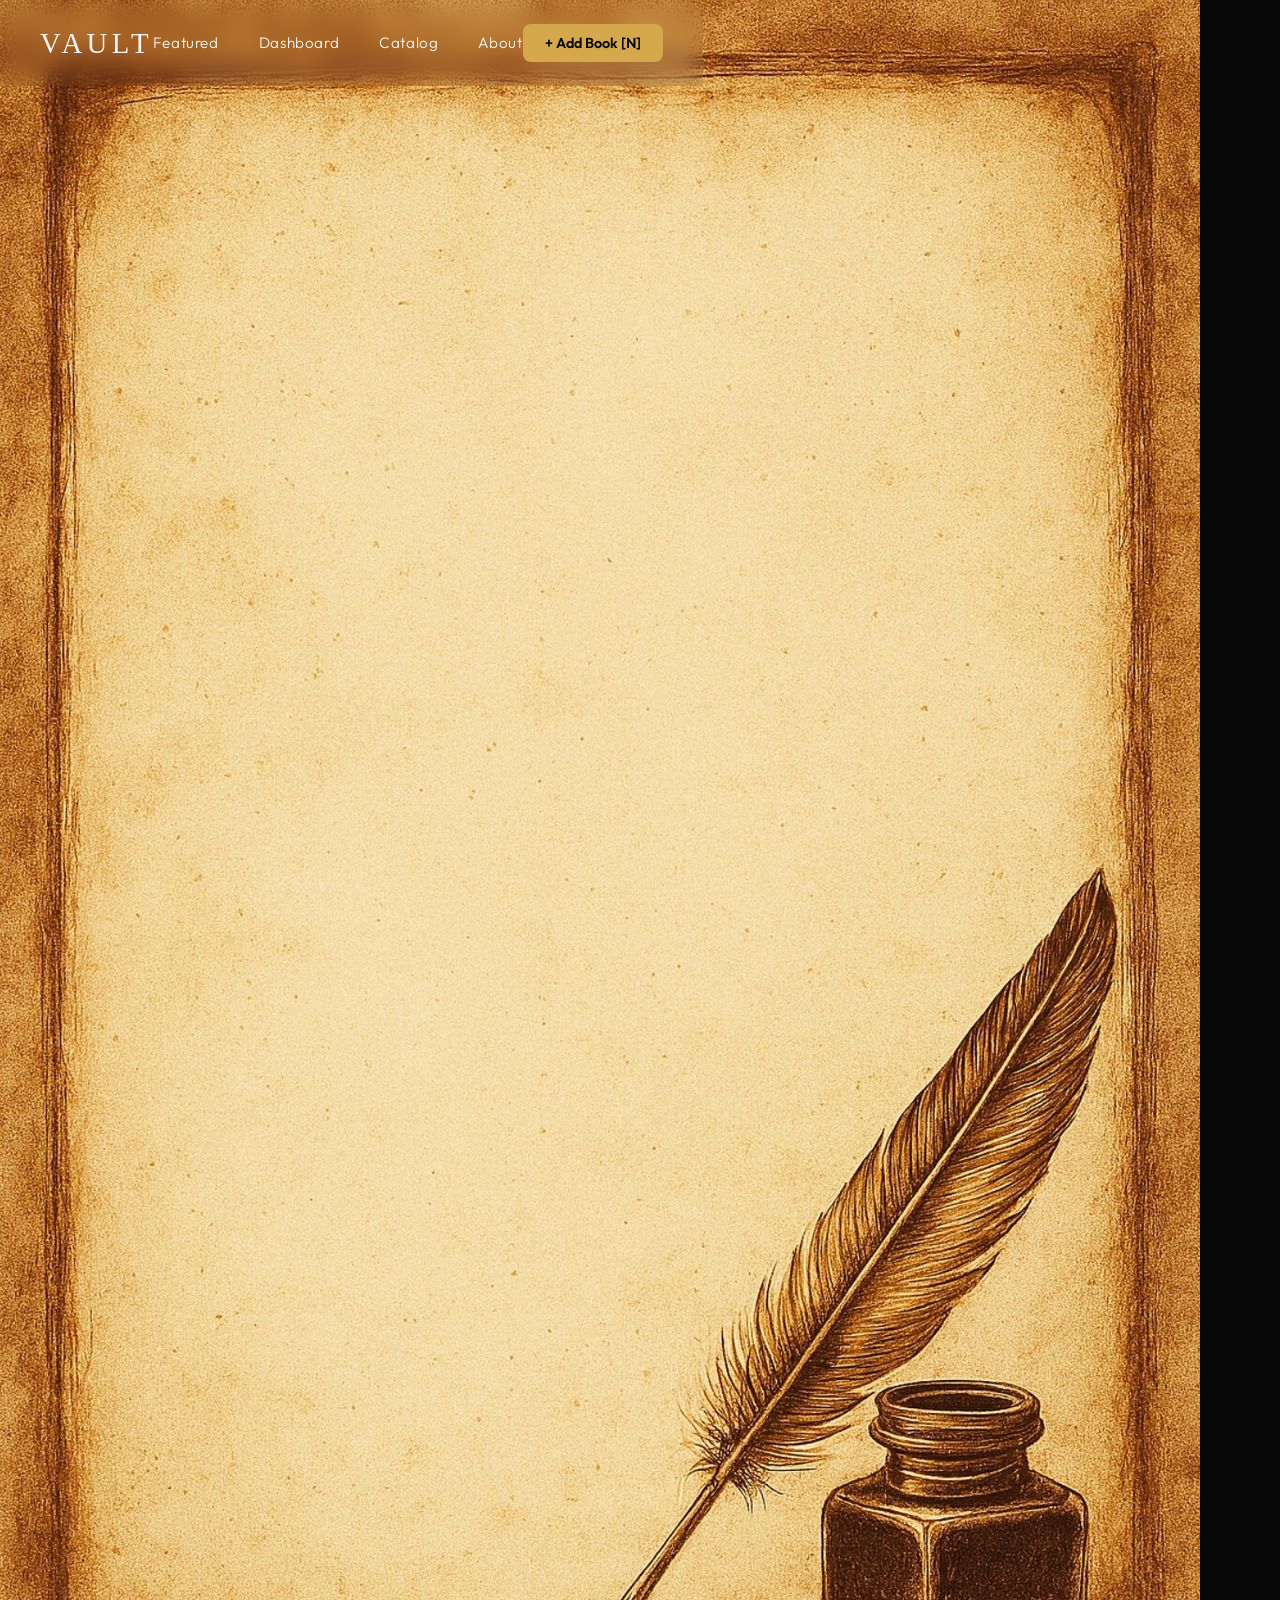
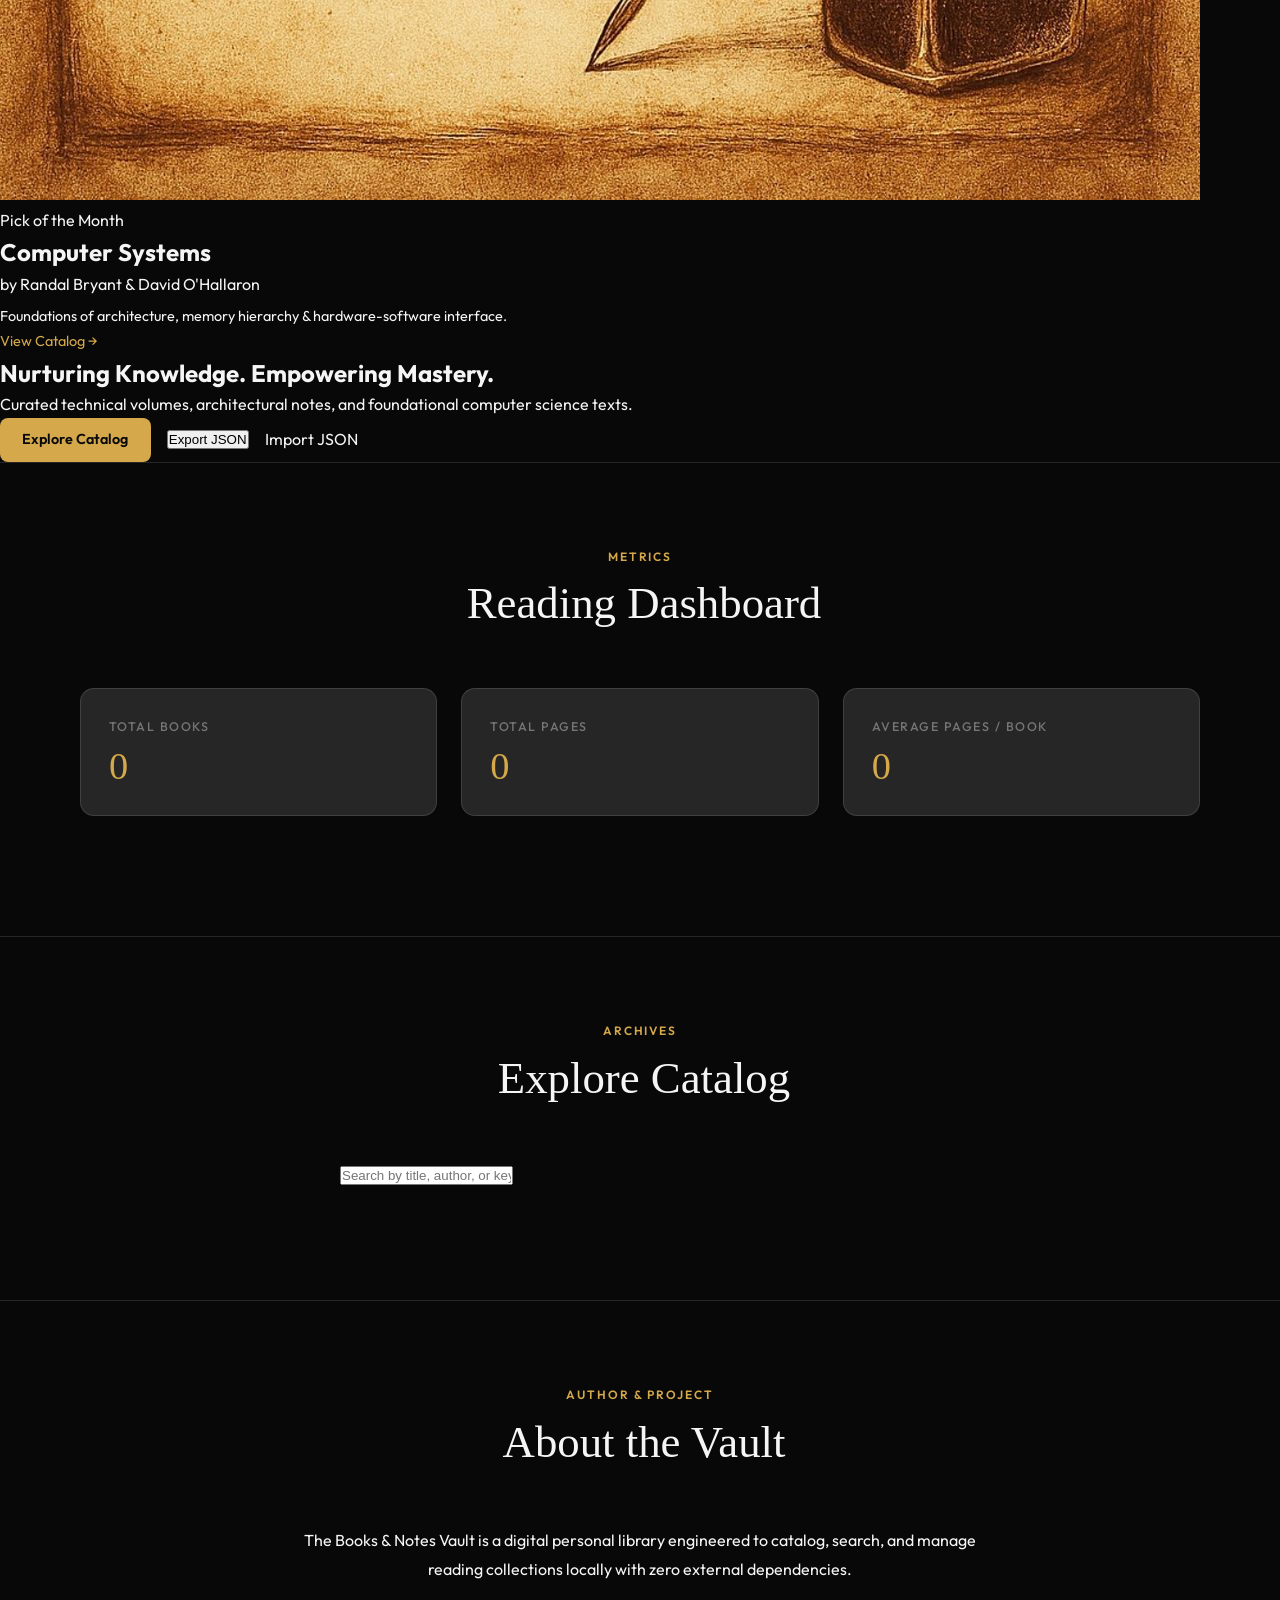
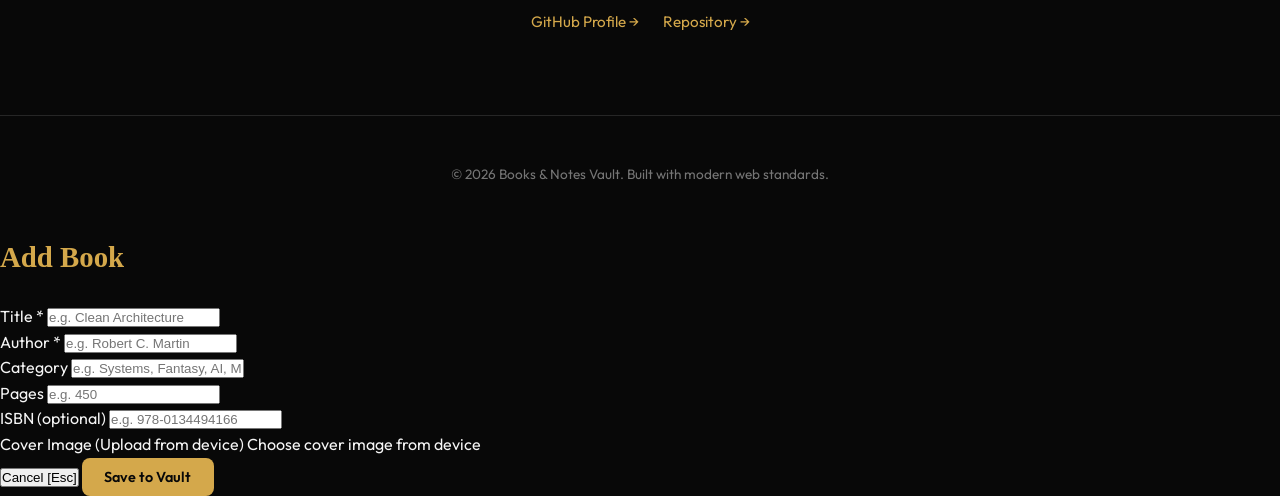
==== index.html @ faa7ca52 "add html structure for navigation, hero, book catalog and modal" ====
<!DOCTYPE html>
<html lang="en">
<head>
    <meta charset="UTF-8">
    <meta name="viewport" content="width=device-width, initial-scale=1.0">
    <title>Books & Notes Vault</title>
    <!-- Google Fonts -->
    <link rel="preconnect" href="https://fonts.googleapis.com">
    <link rel="preconnect" href="https://fonts.gstatic.com" crossorigin>
    <link href="https://fonts.googleapis.com/css2?family=Cormorant+Garamond:wght@400;500;600&family=Outfit:wght@300;400;500;600&display=swap" rel="stylesheet">
    <link rel="stylesheet" href="styles/main.css">
    <link rel="stylesheet" href="styles/nav.css">
    <link rel="stylesheet" href="styles/hero.css">
    <link rel="stylesheet" href="styles/vault.css">
</head>
<body>
    <a href="#catalog" class="skip-to-content">Skip to content</a>

    <!-- 1. NAVIGATION -->
    <header class="header">
        <nav class="nav-container">
            <a href="#" class="logo">VAULT</a>
            <ul class="nav-links">
                <li><a href="#hero">Featured</a></li>
                <li><a href="#dashboard">Dashboard</a></li>
                <li><a href="#catalog">Catalog</a></li>
                <li><a href="#about">About</a></li>
            </ul>
            <button id="open-modal-btn" class="btn-new-book">+ Add Book [N]</button>
        </nav>
    </header>

    <main>
        <!-- 2. HERO SPOTLIGHT -->
        <section id="hero" class="hero">
            <div class="spotlight-card">
                <img src="assets/book-cover.jpg" alt="Computer Systems" class="spotlight-cover">
                <div class="spotlight-info">
                    <span class="spotlight-tag">Pick of the Month</span>
                    <h2 class="spotlight-title">Computer Systems</h2>
                    <p class="spotlight-author">by Randal Bryant & David O'Hallaron</p>
                    <p style="color: var(--text-muted); font-size: 0.9rem; margin-top: 0.5rem;">
                        Foundations of architecture, memory hierarchy & hardware-software interface.
                    </p>
                    <a href="#catalog" style="color: var(--gold); text-decoration: none; margin-top: 0.5rem; font-size: 0.9rem;">View Catalog &rarr;</a>
                </div>
            </div>

            <div class="hero-content">
                <h1>Nurturing Knowledge. Empowering Mastery.</h1>
                <p>Curated technical volumes, architectural notes, and foundational computer science texts.</p>
                <div style="display: flex; gap: 1rem; align-items: center; flex-wrap: wrap;">
                    <a href="#catalog" class="btn-new-book" style="display: inline-block; text-decoration: none;">Explore Catalog</a>
                    <button id="btn-export-json" class="filter-btn">Export JSON</button>
                    <label class="filter-btn" style="cursor: pointer; display: inline-block;">
                        Import JSON
                        <input type="file" id="btn-import-json" accept=".json" style="display: none;">
                    </label>
                </div>
            </div>
        </section>

        <!-- 3. STATS DASHBOARD -->
        <section id="dashboard" class="vault-section">
            <div class="section-header">
                <span class="section-tagline">Metrics</span>
                <h2 class="section-title">Reading Dashboard</h2>
            </div>

            <div class="stats-grid">
                <div class="stats-card">
                    <span class="stats-label">Total Books</span>
                    <span id="stat-total-books" class="stats-value">0</span>
                </div>
                <div class="stats-card">
                    <span class="stats-label">Total Pages</span>
                    <span id="stat-total-pages" class="stats-value">0</span>
                </div>
                <div class="stats-card">
                    <span class="stats-label">Average Pages / Book</span>
                    <span id="stat-avg-pages" class="stats-value">0</span>
                </div>
            </div>
        </section>

        <!-- 4. CATALOG ARCHIVES -->
        <section id="catalog" class="vault-section">
            <div class="section-header">
                <span class="section-tagline">Archives</span>
                <h2 class="section-title">Explore Catalog</h2>
            </div>

            <!-- SEARCH BAR -->
            <div style="max-width: 600px; margin: 0 auto 2rem;">
                <div class="search-box">
                    <input type="text" id="search-input" placeholder="Search by title, author, or keyword (press '/' to focus)...">
                </div>
                <p id="search-feedback" style="font-size: 0.8rem; color: var(--text-subtle); margin-top: 0.5rem; text-align: center;"></p>
            </div>

            <!-- DYNAMIC CATEGORY FILTERS -->
            <div id="filter-bar" class="filter-bar"></div>

            <!-- BOOK GRID -->
            <div id="book-grid" class="book-grid"></div>
        </section>

        <!-- 5. ABOUT SECTION -->
        <section id="about" class="vault-section">
            <div class="section-header">
                <span class="section-tagline">Author & Project</span>
                <h2 class="section-title">About the Vault</h2>
            </div>
            <div style="max-width: 700px; margin: 0 auto; text-align: center; color: var(--text-muted); line-height: 1.8;">
                <p>The Books & Notes Vault is a digital personal library engineered to catalog, search, and manage reading collections locally with zero external dependencies.</p>
                <div style="display: flex; justify-content: center; gap: 1.5rem; margin-top: 1.5rem;">
                    <a href="https://github.com/kingsleykipkoech" target="_blank" rel="noopener" style="color: var(--gold); text-decoration: none; font-size: 0.95rem;">GitHub Profile &rarr;</a>
                    <a href="https://github.com/kingsleykipkoech/books-and-notes-vault" target="_blank" rel="noopener" style="color: var(--gold); text-decoration: none; font-size: 0.95rem;">Repository &rarr;</a>
                </div>
            </div>
        </section>
    </main>

    <!-- FOOTER -->
    <footer style="text-align: center; padding: 3rem 1rem; border-top: 1px solid var(--card-border); color: var(--text-subtle); font-size: 0.85rem;">
        <p>&copy; 2026 Books & Notes Vault. Built with modern web standards.</p>
    </footer>

    <!-- ADD BOOK MODAL -->
    <div id="book-modal" class="modal-overlay" role="dialog" aria-modal="true" aria-labelledby="modal-title">
        <div class="modal-content">
            <h3 id="modal-title" style="font-family: var(--font-serif); font-size: 1.8rem; margin-bottom: 1.5rem; color: var(--gold);">Add Book</h3>
            <form id="add-book-form">
                <div class="form-group">
                    <label for="book-title">Title *</label>
                    <input type="text" id="book-title" required placeholder="e.g. Clean Architecture">
                    <small id="err-title" style="color: #ff5555; font-size: 0.75rem; display: none;">Title cannot have leading/trailing whitespace</small>
                </div>
                <div class="form-group">
                    <label for="book-author">Author *</label>
                    <input type="text" id="book-author" required placeholder="e.g. Robert C. Martin">
                    <small id="err-author" style="color: #ff5555; font-size: 0.75rem; display: none;">Author must only contain letters, spaces, or hyphens</small>
                </div>
                <div class="form-group">
                    <label for="book-tag">Category</label>
                    <input type="text" id="book-tag" required placeholder="e.g. Systems, Fantasy, AI, Math">
                </div>
                <div class="form-group">
                    <label for="book-pages">Pages</label>
                    <input type="number" id="book-pages" min="1" placeholder="e.g. 450">
                </div>
                <div class="form-group">
                    <label for="book-isbn">ISBN (optional)</label>
                    <input type="text" id="book-isbn" placeholder="e.g. 978-0134494166">
                    <small id="err-isbn" style="color: #ff5555; font-size: 0.75rem; display: none;">Invalid ISBN format</small>
                </div>
                <div class="form-group">
                    <label>Cover Image (Upload from device)</label>
                    <label for="book-image-file" class="upload-box" id="upload-status">
                        Choose cover image from device
                    </label>
                    <input type="file" id="book-image-file" accept="image/*" style="display: none;">
                </div>
                <div class="modal-actions">
                    <button type="button" id="close-modal-btn" class="filter-btn">Cancel [Esc]</button>
                    <button type="submit" class="btn-new-book">Save to Vault</button>
                </div>
            </form>
        </div>
    </div>

    <!-- MODULAR ES SCRIPT -->
    <script type="module" src="scripts/app.js"></script>
</body>
</html>
---- styles/main.css ----
:root {
    --dark-background: #080808;
    --white-text: #f5f5f5;
    --text: #9c9c9c;
    --text-subtle: #757575;
    --gold: #D4A84B;
    --light-gold: #F0C05A;
    --card-bg: rgba(255, 255, 255, 0.12);
    --card-border: rgba(255, 255, 255, 0.12);
    --font-serif: 'Cormorant Garmound', Georgia, serif;
    --font-sans: 'Outfit', -apple-system, BlinkMacSystemFont, sans-serif;
    --bg: var(--dark-background);
    --text: var(--white-text);
    --text: var(--text);
    --dim: var(--text-subtle);
    --card: var(--card-bg);
    --border: var(--card-border);
    --border-gold: var(--gold-border);
    --title-font: var(--font-serif);
    --body-font: var(--font-sans);
    --transistion: 0.3s ease;
}

html {
    scroll-behavior: smooth;
}

* {
    margin: 0;
    padding: 0;
    box-sizing: border-box;
}

body {
    background-color: var(--dark-background);
    color: var(--white-text);
    font-family: var(--font-sans);
    line-height: 1.6;
    min-height: 100vh;
}

.skip-to-content {
    position: absolute;
    top: 100px;
    left: 1rem;
    background: var(--gold);
    color: #080808;
    padding: 0.5rem 1rem;
    border-radius: 4px;
    font-weight: 600;
    font-size: 0.9rem;
    z-index: 9999;
    text-decoration: none;
    transition: top 0.2s ease;:root {
    --dark-background: #080808;
    --white-text: #f5f5f5;
    --text: #9c9c9c;
    --text-subtle: #757575;
    --gold: #D4A84B;
    --light-gold: #F0C05A;
    --card-bg: rgba(255, 255, 255, 0.12);
    --card-border: rgba(255, 255, 255, 0.12);
    --font-serif: 'Cormorant Garmound', Georgia, serif;
    --font-sans: 'Outfit', -apple-system, BlinkMacSystemFont, sans-serif;
    --bg: var(--dark-background);
    --text: var(--white-text);
    --text: var(--text);
    --dim: var(--text-subtle);
    --card: var(--card-bg);
    --border: var(--card-border);
    --border-gold: var(--gold-border);
    --title-font: var(--font-serif);
    --body-font: var(--font-sans);
    --transistion: 0.3s ease;
}

html {
    scroll-behavior: smooth;
}

* {
    margin: 0;
    padding: 0;
    box-sizing: border-box;
}

body {
    background-color: var(--dark-background);
    color: var(--white-text);
    font-family: var(--font-sans);
    line-height: 1.6;
    min-height: 100vh;
}

.skip-to-content {
    position: absolute;
    top: 100px;
    left: 1rem;
    background: var(--gold);
    color: #080808;
    padding: 0.5rem 1rem;
    border-radius: 4px;
    font-weight: 600;
    font-size: 0.9rem;
    z-index: 9999;
    text-decoration: none;
    transition: top 0.2s ease;
}

.skip-to-content:focus {
    top: 1rem;
}
}

.skip-to-content:focus {
    top: 1rem;
}:root {
    --dark-background: #080808;
    --white-text: #f5f5f5;
    --text: #9c9c9c;
    --text-subtle: #757575;
    --gold: #D4A84B;
    --light-gold: #F0C05A;
    --card-bg: rgba(255, 255, 255, 0.12);
    --card-border: rgba(255, 255, 255, 0.12);
    --font-serif: 'Cormorant Garmound', Georgia, serif;
    --font-sans: 'Outfit', -apple-system, BlinkMacSystemFont, sans-serif;
    --bg: var(--dark-background);
    --text: var(--white-text);
    --text: var(--text);
    --dim: var(--text-subtle);
    --card: var(--card-bg);
    --border: var(--card-border);
    --border-gold: var(--gold-border);
    --title-font: var(--font-serif);
    --body-font: var(--font-sans);
    --transistion: 0.3s ease;
}

html {
    scroll-behavior: smooth;
}

* {
    margin: 0;
    padding: 0;
    box-sizing: border-box;
}

body {
    background-color: var(--dark-background);
    color: var(--white-text);
    font-family: var(--font-sans);
    line-height: 1.6;
    min-height: 100vh;
}

.skip-to-content {
    position: absolute;
    top: -100px;
    left: 1rem;
    background: var(--gold);
    color: #080808;
    padding: 0.5rem 1rem;
    border-radius: 4px;
    font-weight: 600;
    font-size: 0.9rem;
    z-index: 9999;
    text-decoration: none;
    transition: top 0.2s ease;
}

.skip-to-content:focus {
    top: 1rem;
}

mark {
    background: rgab(212, 168, 75, 0.35);
    color: var(--white-text);
    padding: 0.1em 0.25em;
    border-radius: 3px;
}
---- styles/nav.css ----
.header {
    position: fixed;
    top: 0;
    left: 0;
    width: 100;
    z-index: 100;
    background: rgba(8, 8, 8, 0.05);
    backdrop-filter: blur(12px);
    border-bottom: 1px solid rgba(255, 255, 255, 0,05);
}

.nav-container {
    max-width: 1400px;
    margin: 0 auto;
    padding: 1.25rem 2.5rem;
    display: flex;
    align-items: center;
    justify-content: space-between;
}

.logo {
    font-family: var(--font-serif);
    font-size: 1.8rem;
    font-weight: 500;
    letter-spacing: 0.15em;
    color: var(--white-text);
    text-decoration: none;
}

.nav-links {
    display: flex;
    list-style: none;
    gap: 2.5rem;
}

.nav-links a {
    color: var(--text);
    text-decoration: none;
    font-size: 0.95rem;
    font-weight: 300;
    letter-spacing: 0.04em;
    transition: color 0.3s ease;
}

.nav-links a:hover {
    color: var(--white-text);
}

.btn-new-book {
    background: var(--gold);
    color: #080808;
    font-family: var(--font-sans);
    font-size: 0.9rem;
    font-weight: 600;
    border: none;
    border-radius: 8px;
    padding: 0.65rem 1.4rem;
    cursor: pointer;
    transition: all 0.3s ease;
}

.btn-new-book:hover {
    background: var(light-gold);
    transform: translateY(-2px);
    box-shadow: 0 4px 15px rgba(212, 168, 75, 0.3);
}
---- styles/vault.css ----
.vault-section {
    padding: 5rem;
    border-top: 1px solid var(--border);
    scroll-margin-top: 80px;
}

.section-header {
 text-align: center;
 margin-bottom: 3rem;   
}

.section-tagline {
    font-size: 0.75rem;
    font-weight: 600;
    letter-spacing: 0.16em;
    text-transform: uppercase;
    color: var(--gold);
    margin-bottom: 0.4rem;
}

.section-title {
    font-family: var(--title-font);
    font-size: clamp(2rem, 4vw, 2.8rem);
    font-weight: 400;
    color: var(--text);
    margin-left: 0.5rem;
    
}

.section-decription {
    color: var(--dim);
    font-size: 0.95rem;
    max-width: 0  auto;

}

.stats-grid {
    display: grid;
    grid-template-columns: repeat(auto-fit, minmax(240px,1fr));
    gap: 1.5rem;
    margin-bottom: 2.5rem;
}
.stats-card {
    background: var(--card);
    border:1px solid var(--border);
    border-radius: 14px;
    padding: 1.75rem;
    display: flex;
    flex-direction: column;
    gap: 0.5rem;
    transition: transform var(--tranistion), border-color var(--transition);
}

.stats-card:hover {
    border-color: var(--border-gold);
    transform: translateY(-2px);
}

.stats-label {
    font-size: 0.78rem;
    font-weight: 500;
    letter-spacing: 0.12em;
    text-transform: uppercase;
    color: var(--dim);
}

.stats-value {
    font-family: var(--title-font);
    font-size: 2.4rem;
    font-weight: 500;
    color: var(--gold);
    line-height: 1.1;
}

.cap-header {
    display: flex;
    justify-content: space-between;
    align-items: center;
    margin-bottom: 0.75rem;
}

.cap-bar-wrapper {
    background: #1a1a1a;
    height: 8px;
    border-radius: 999px;
    overflow: hidden;
    margin-bottom: 0.75rem;
}

#cap-progress-fill {
    height: 100%;
    background: linear-gradient(90deg,  var(--gold), var(--ligh-gold) );
    width: 0%;
    border-radius: 999px;
    transition: width 0.5s ease;
}

#cap-status-text {
    font-size: 0.9rem;
    color: var(--gray);
}
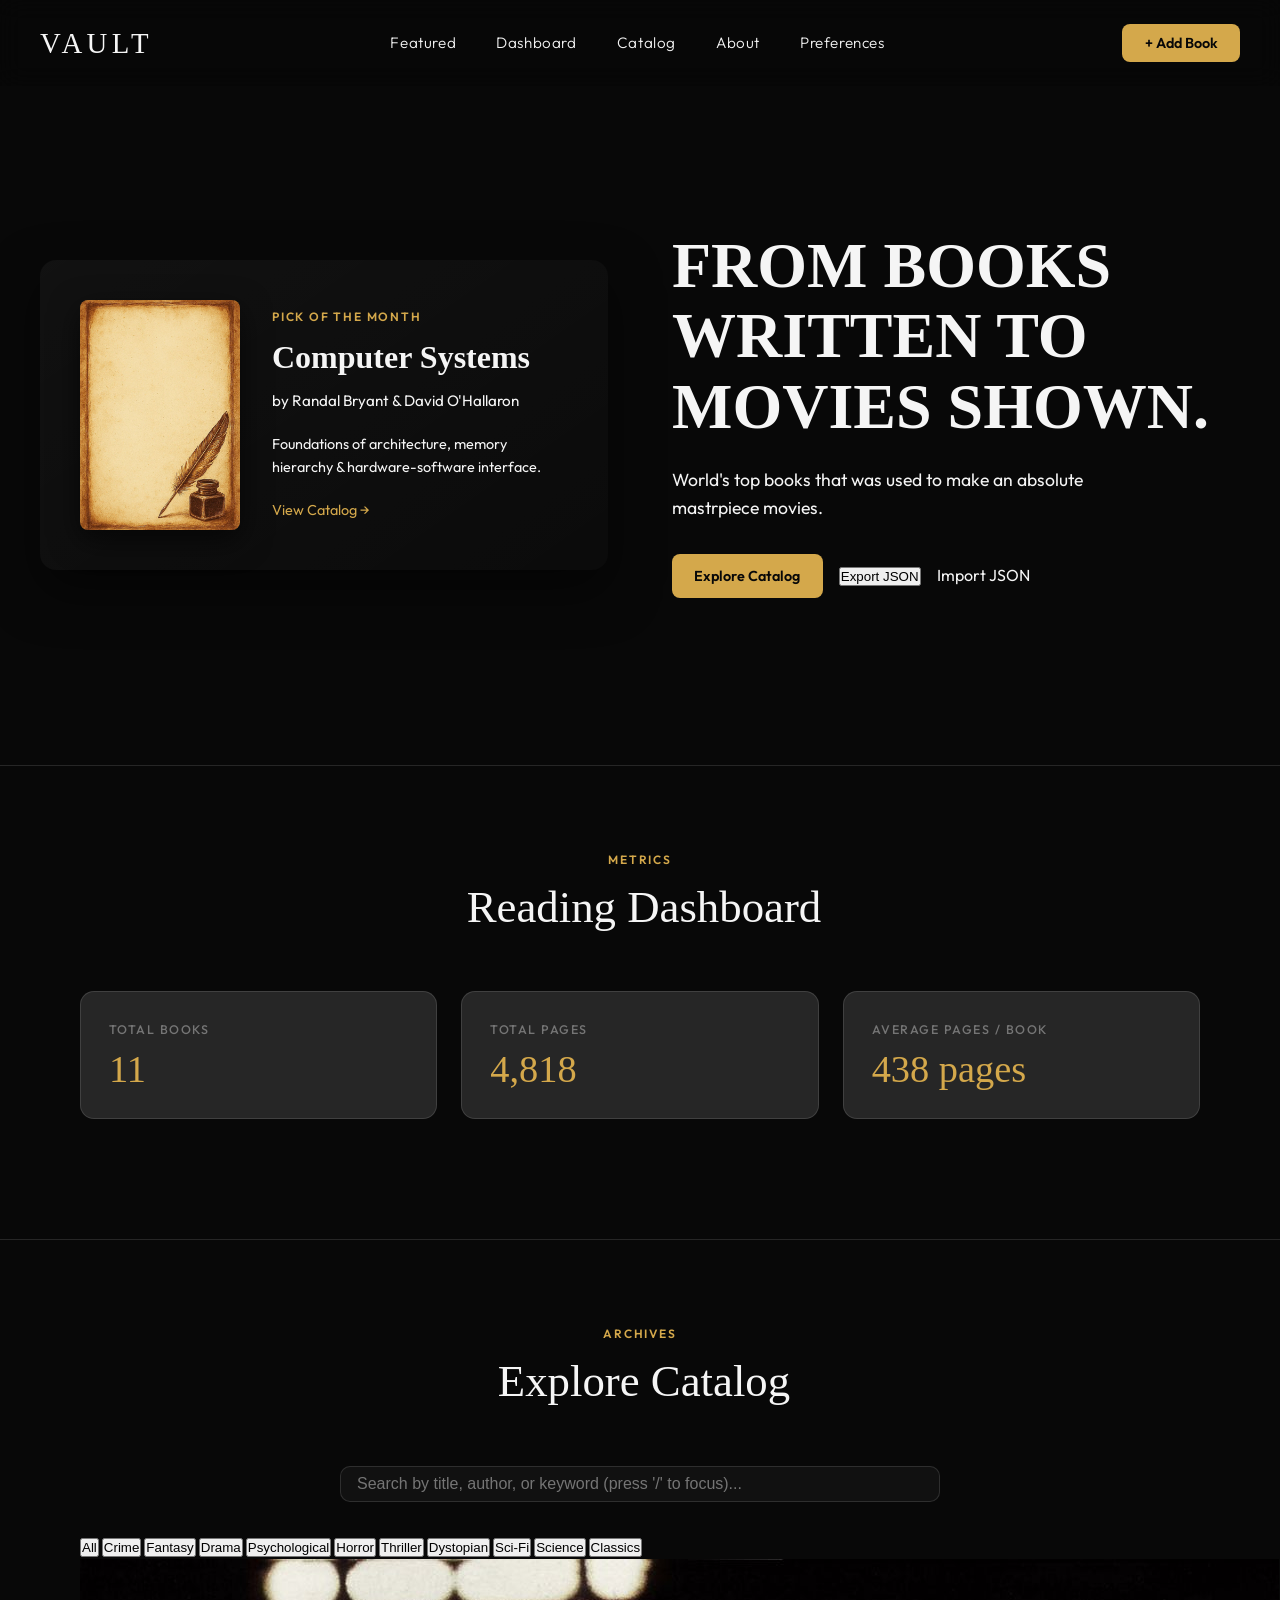
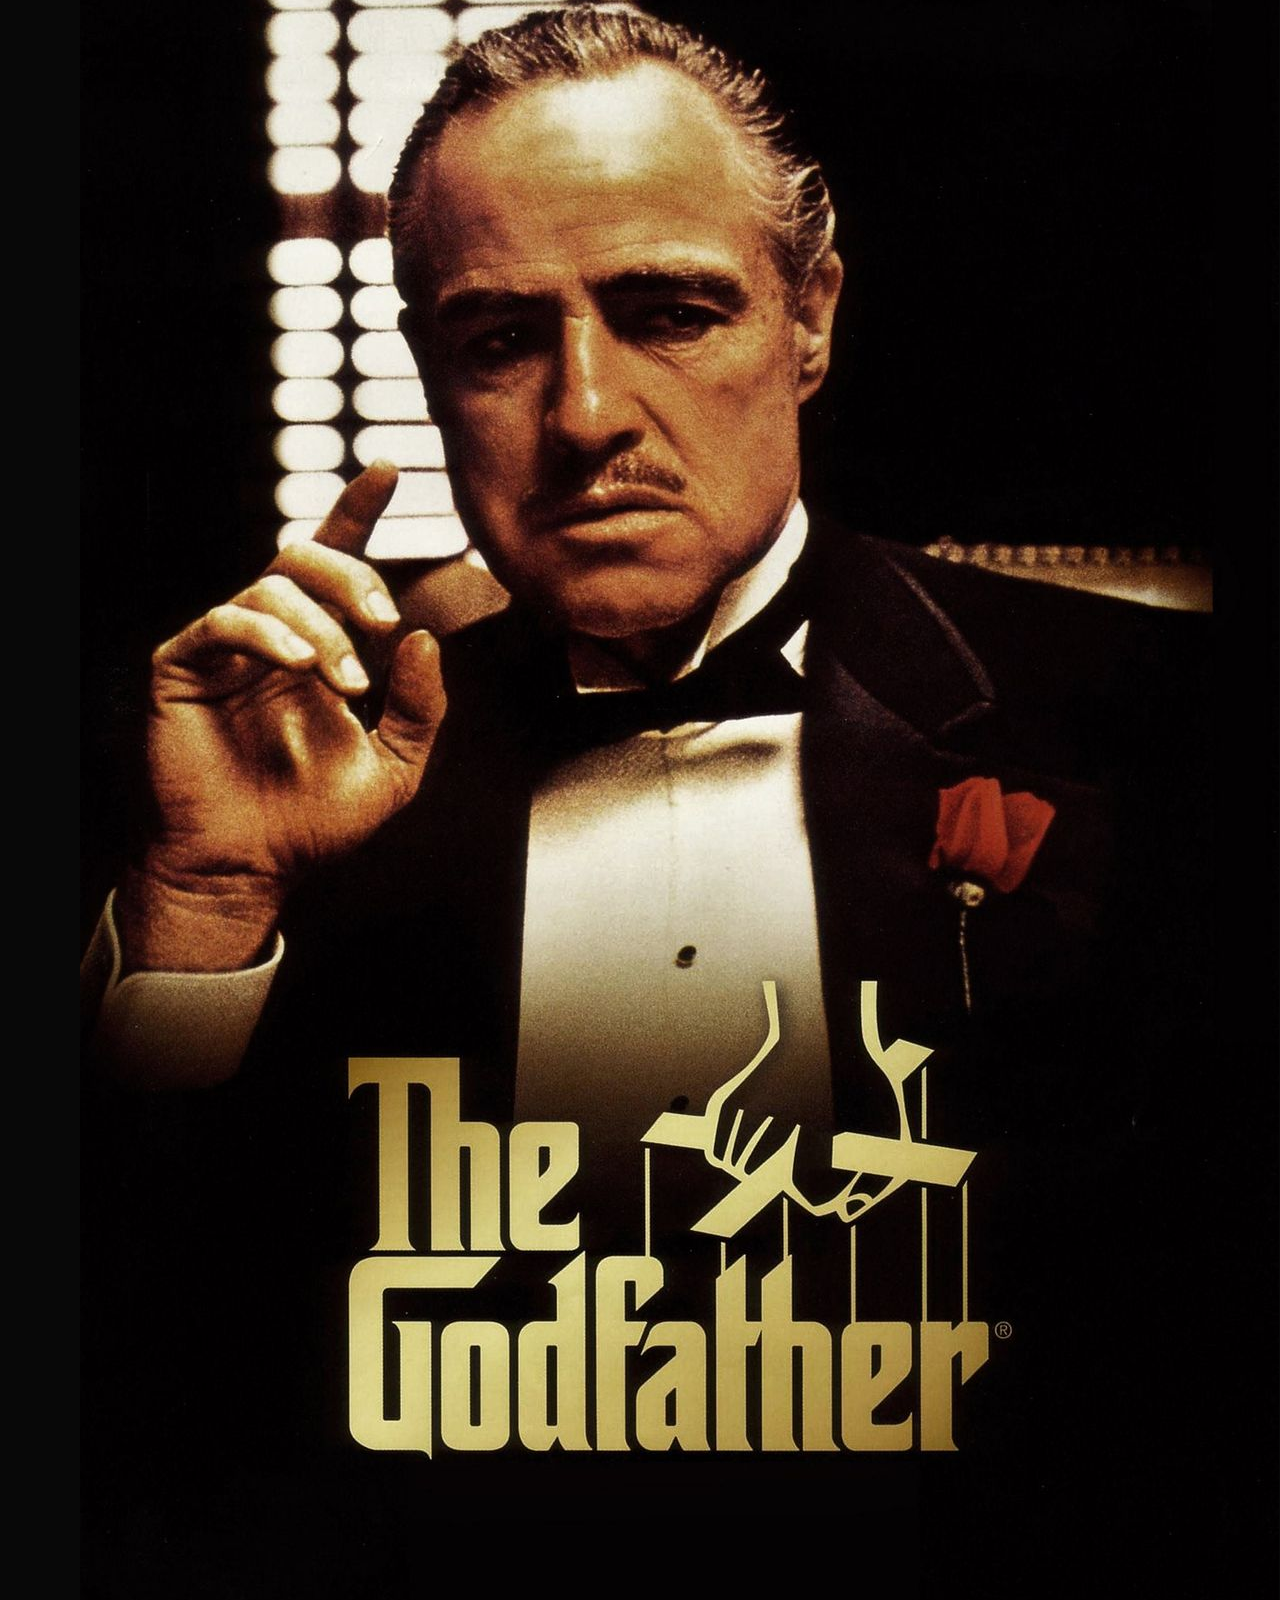
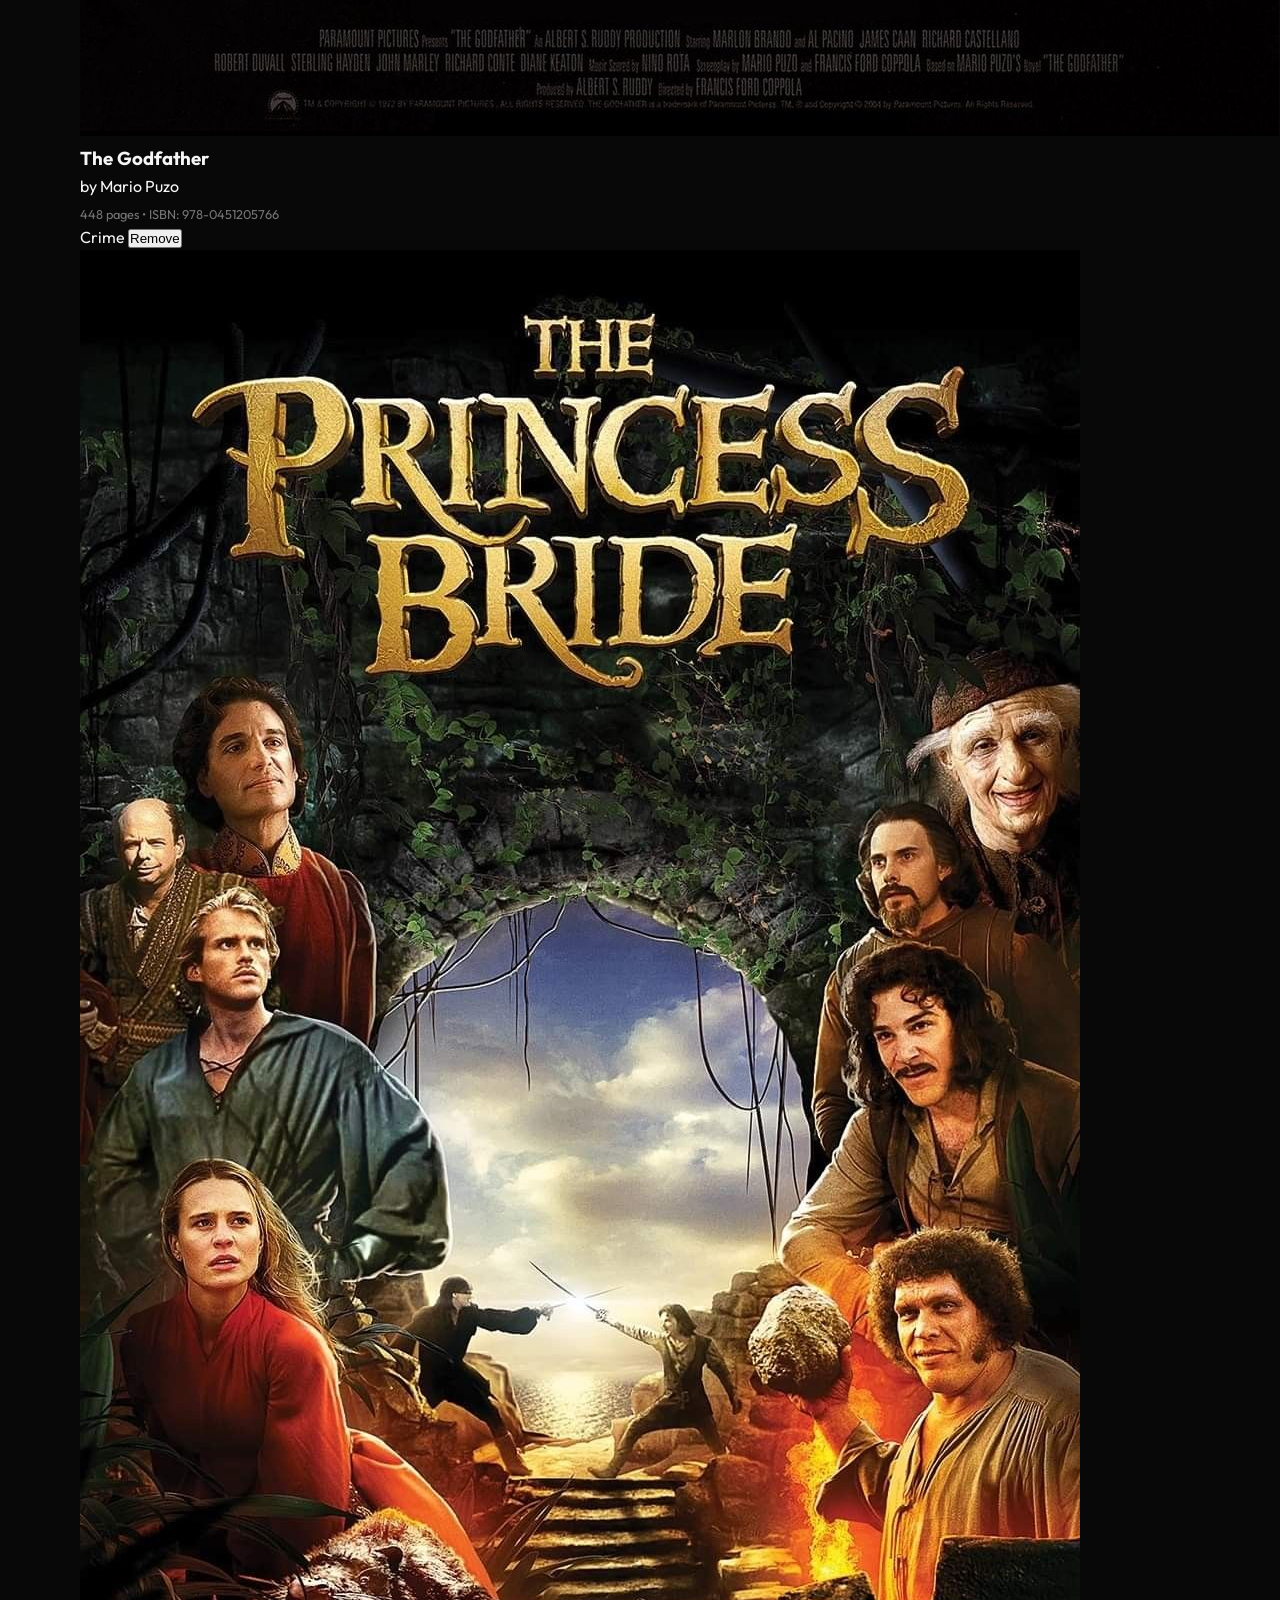
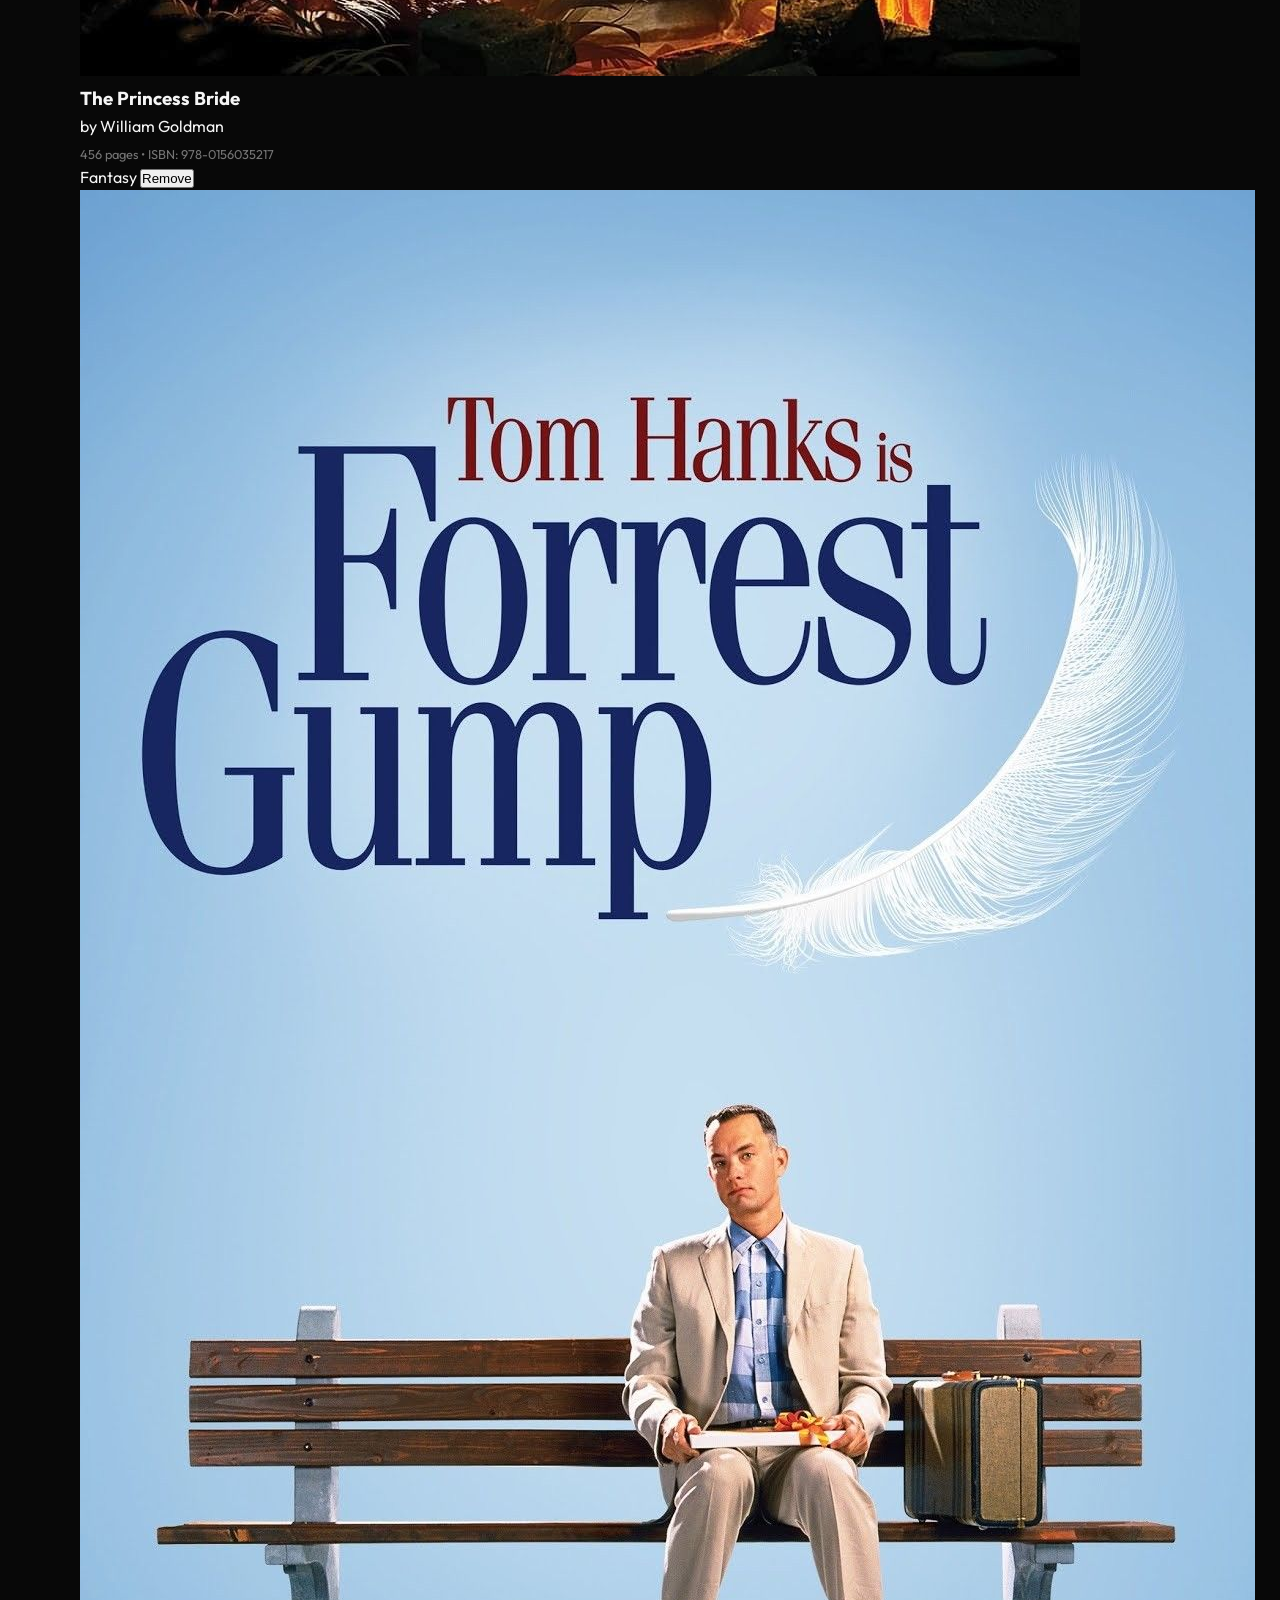
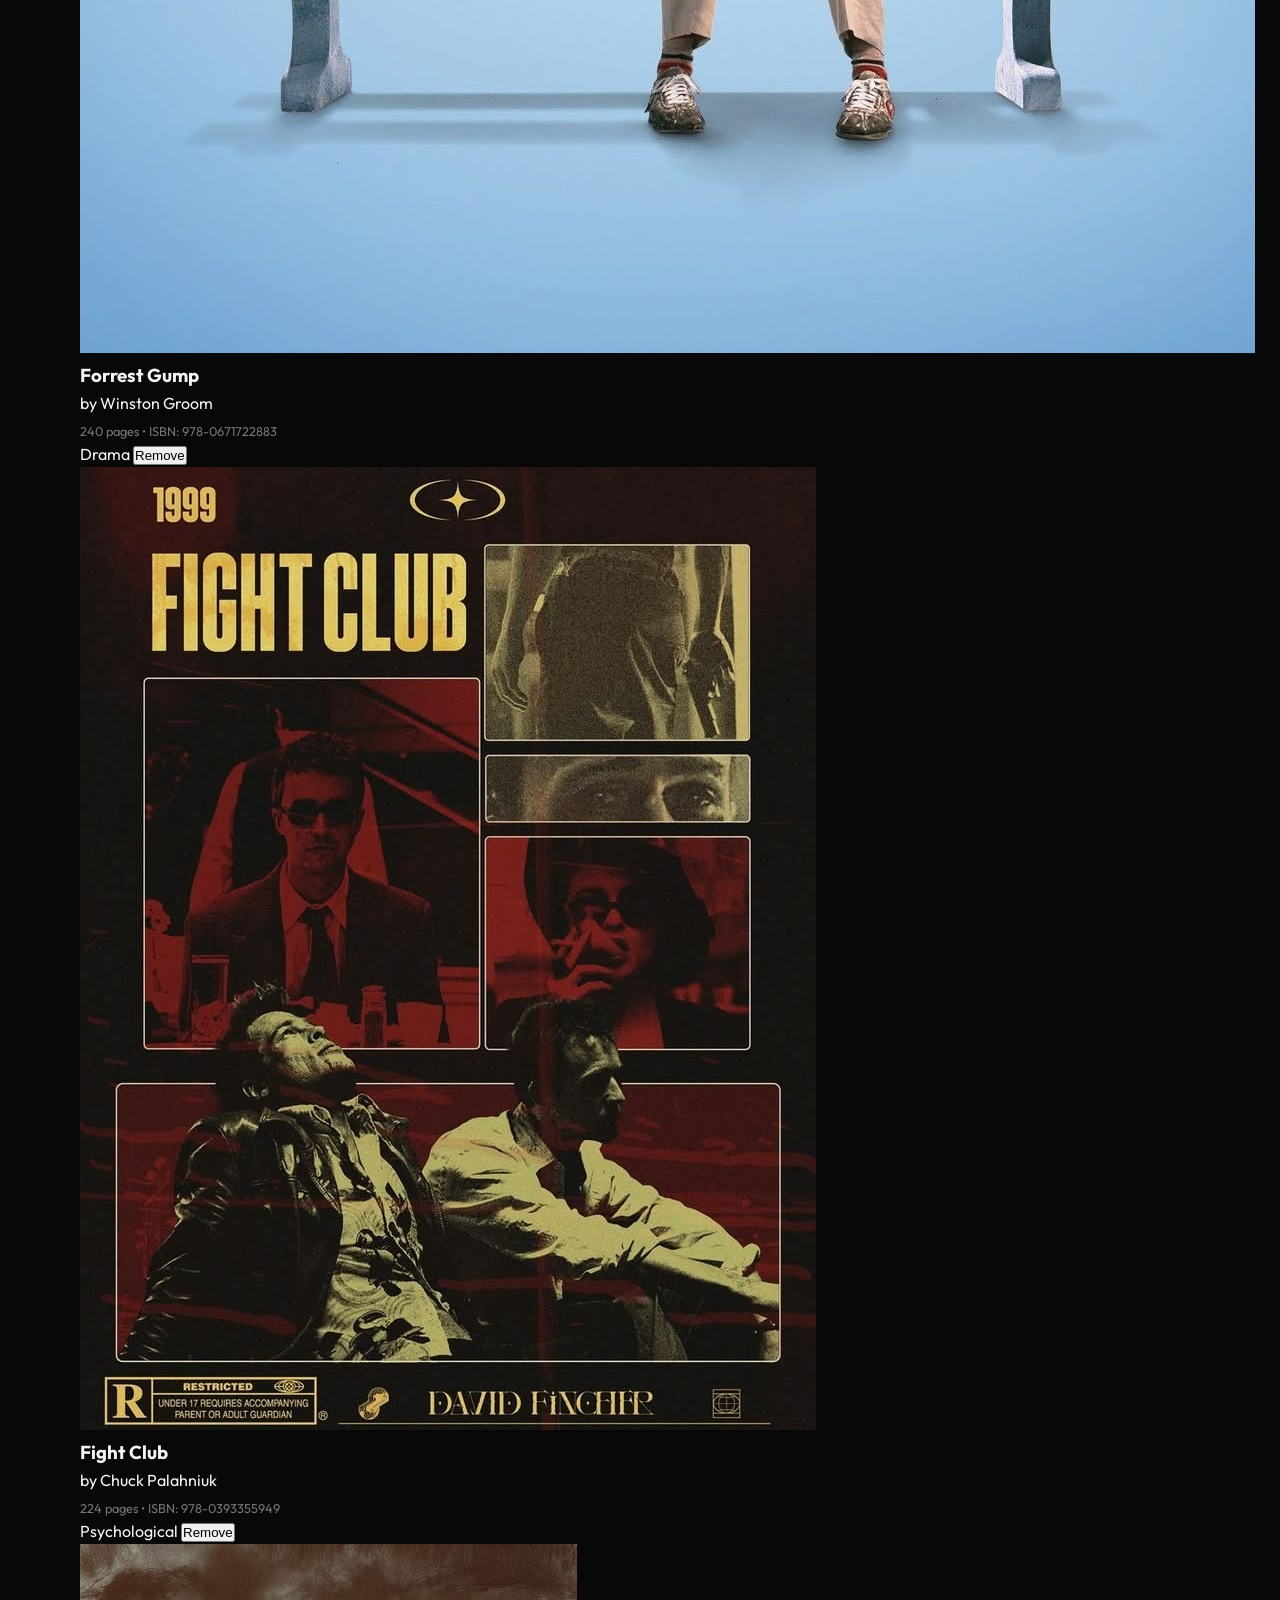
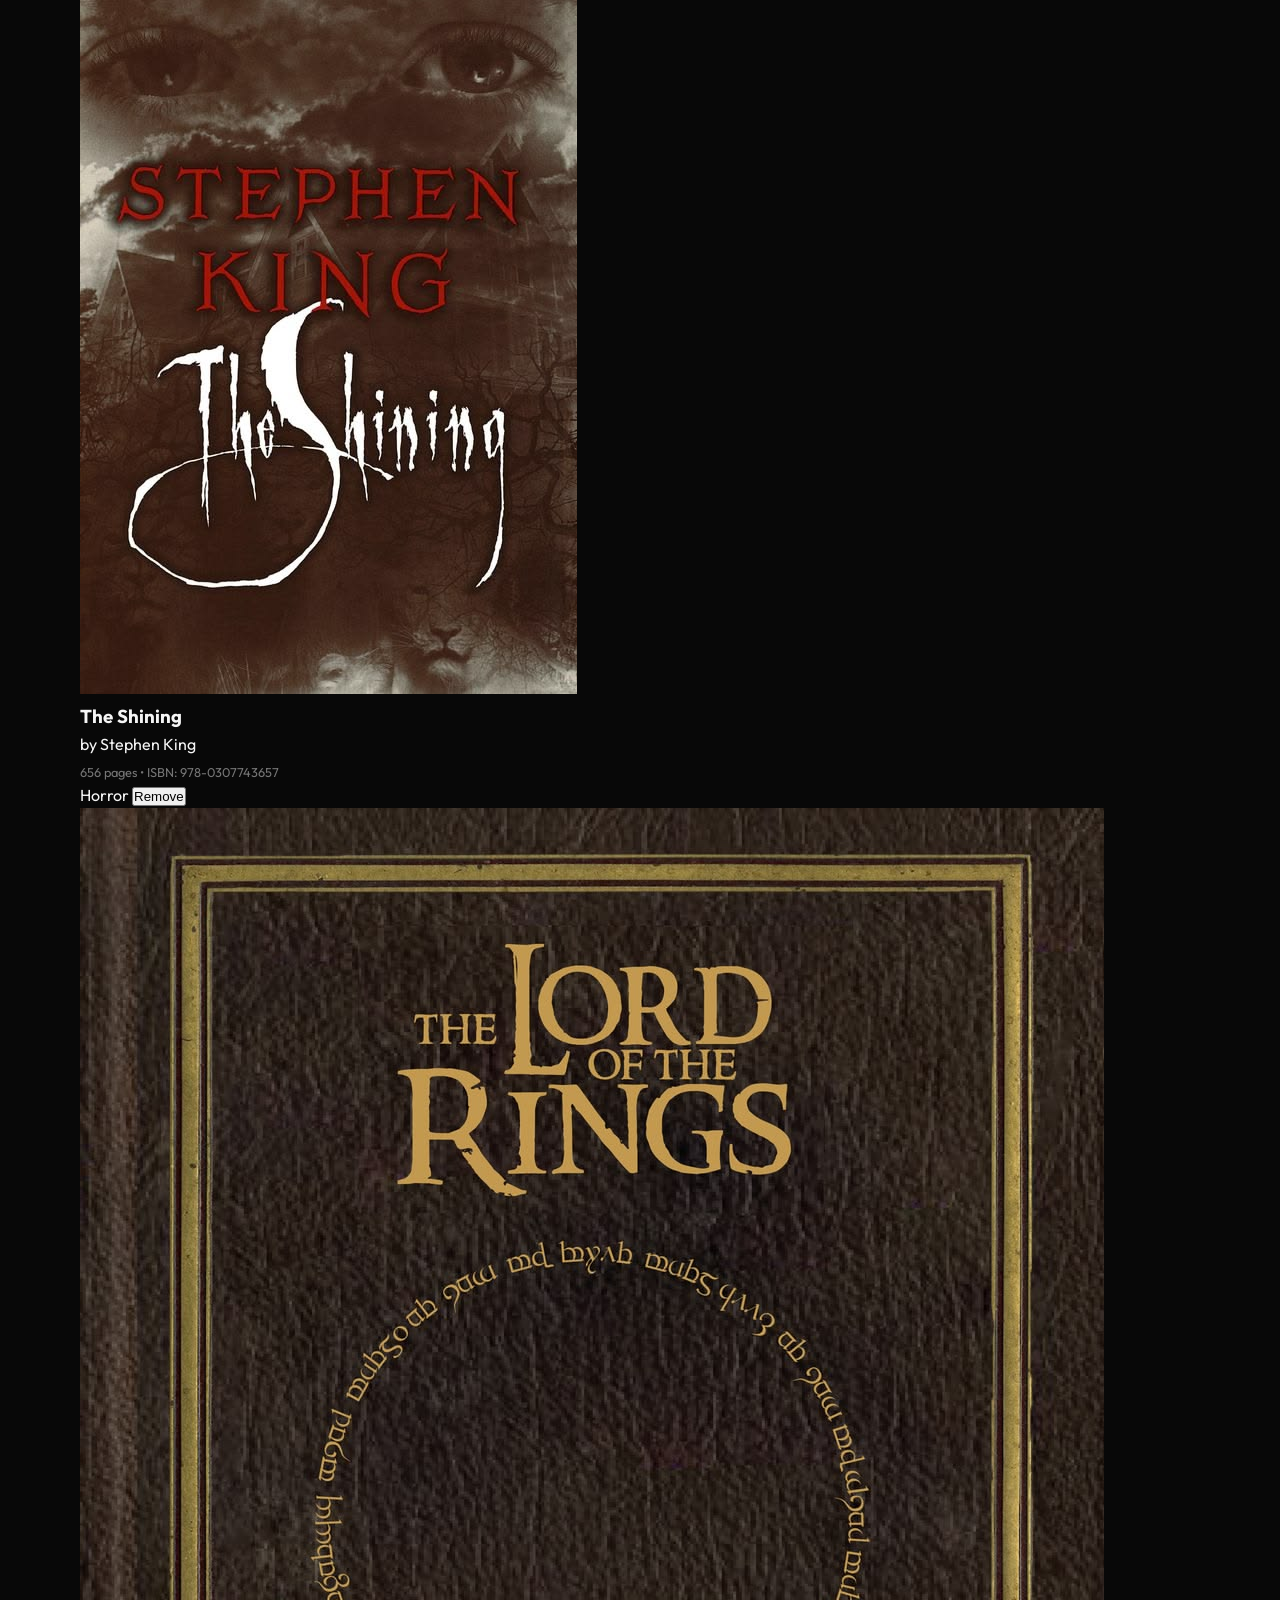
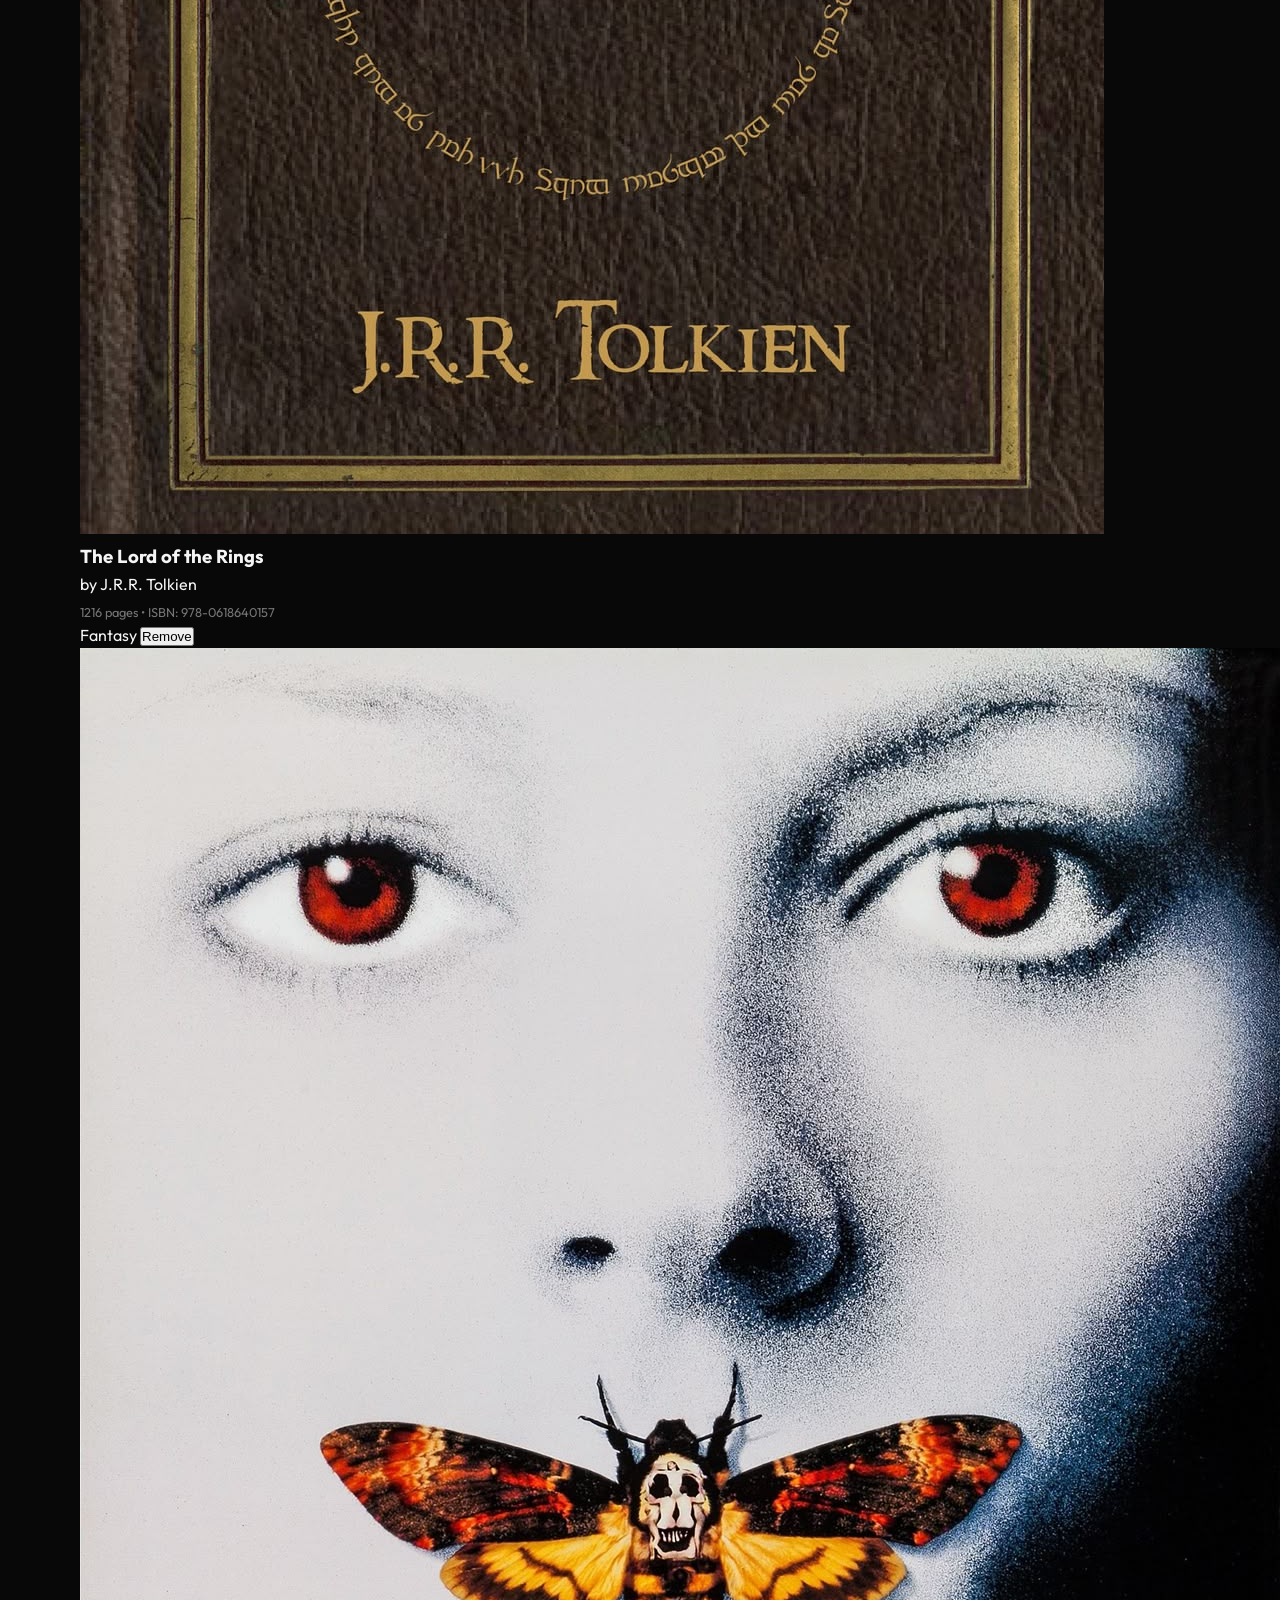
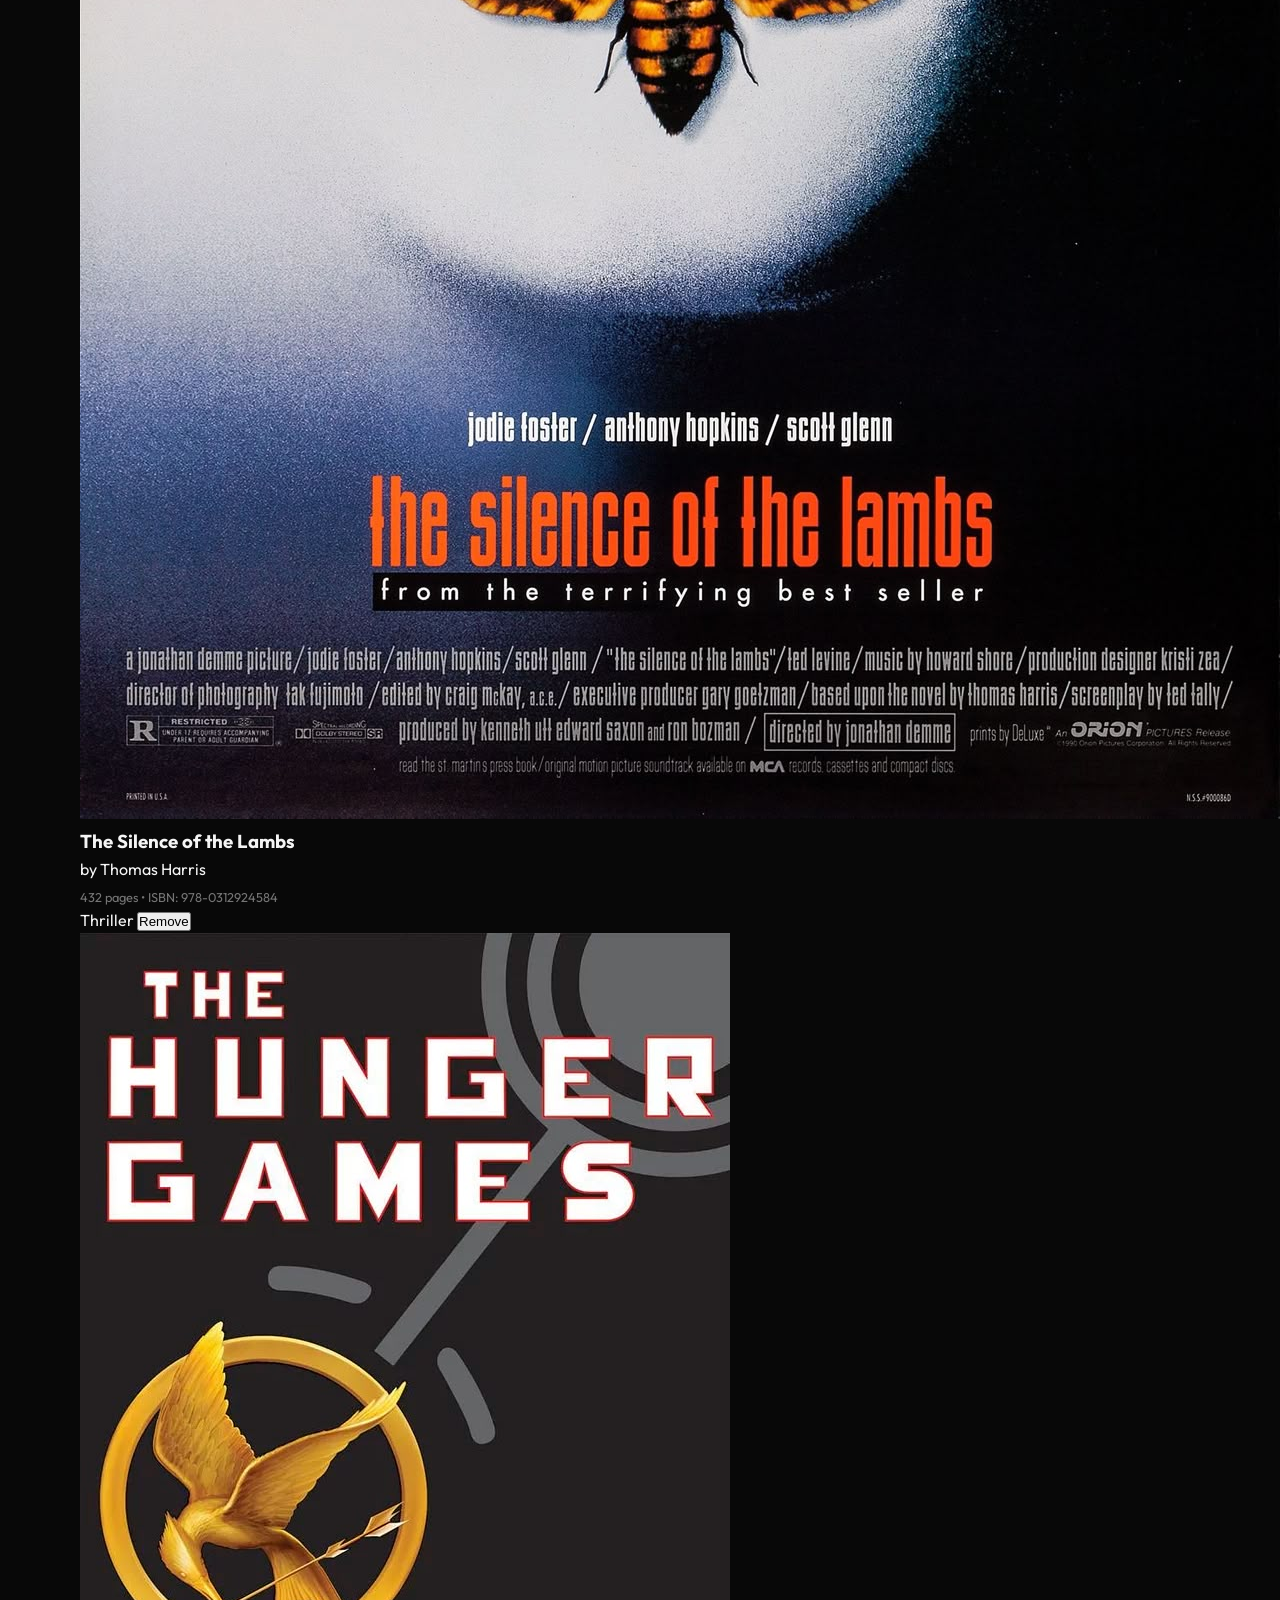
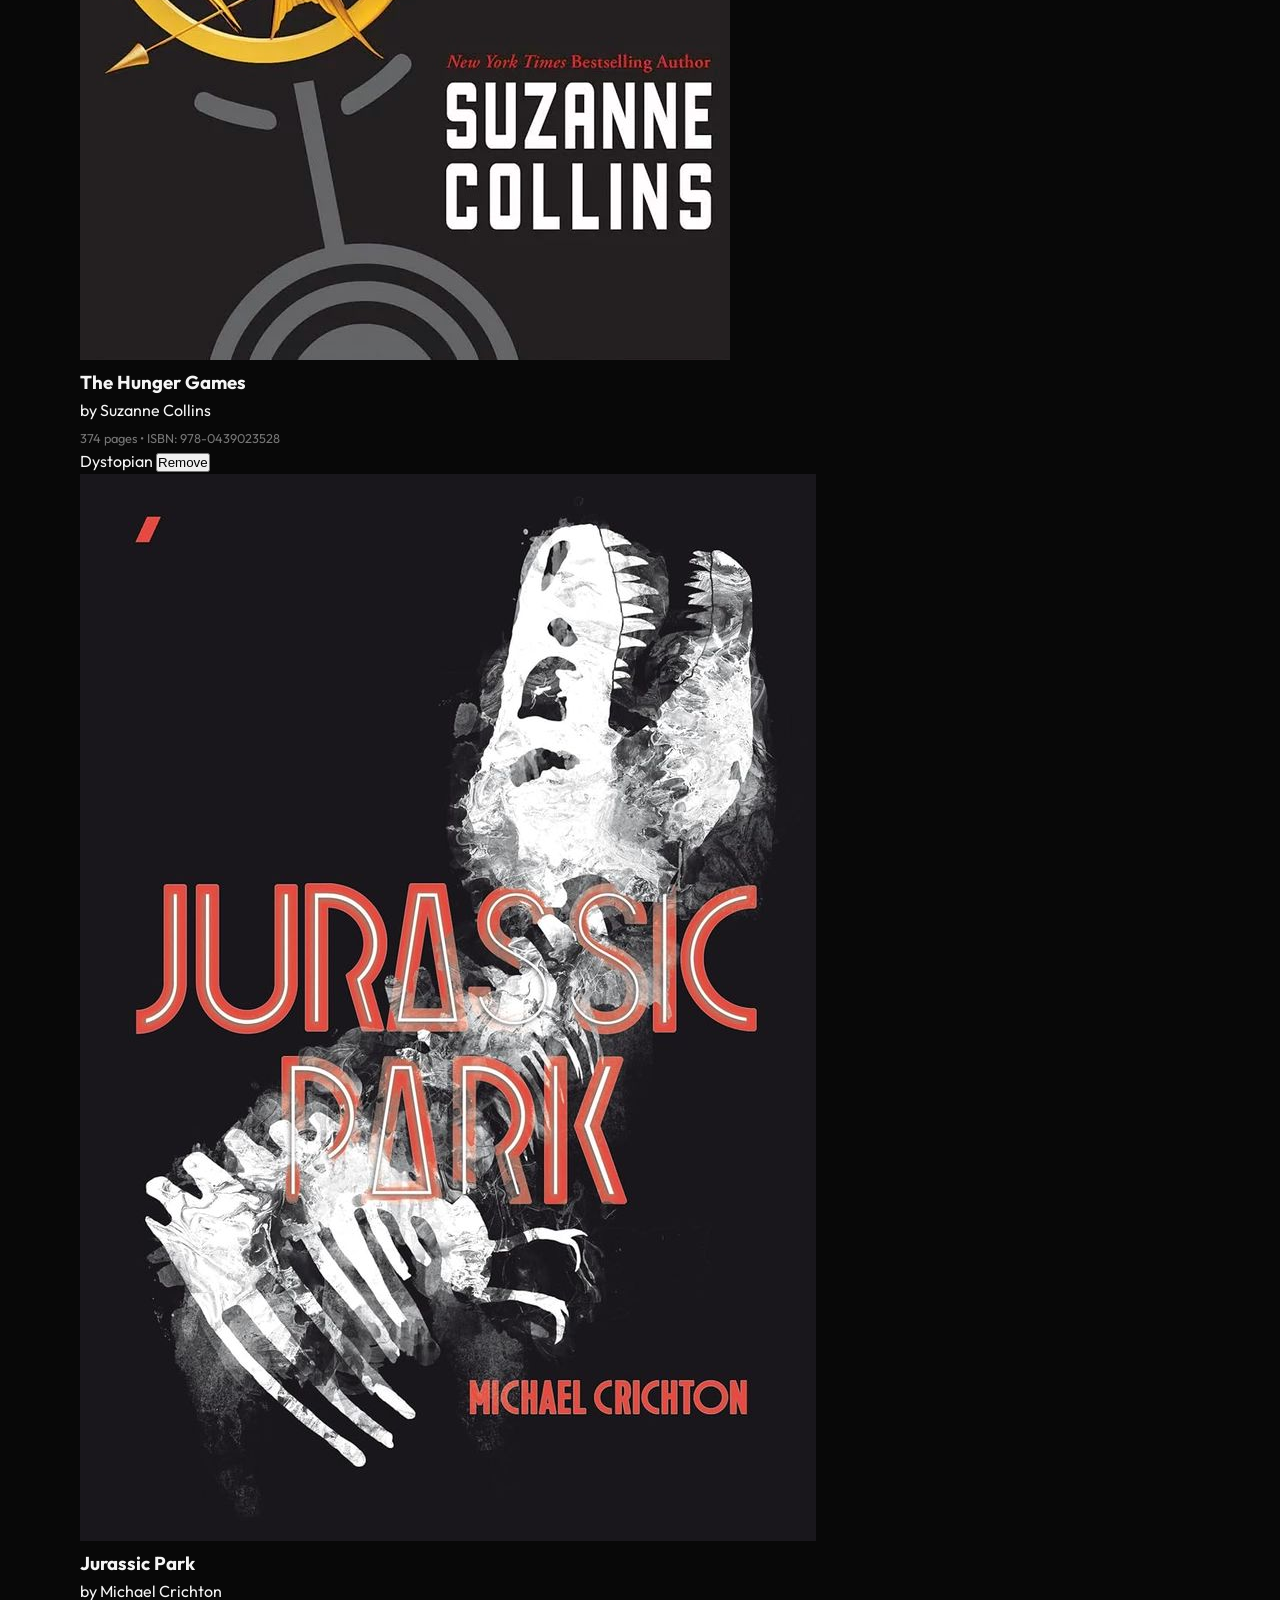
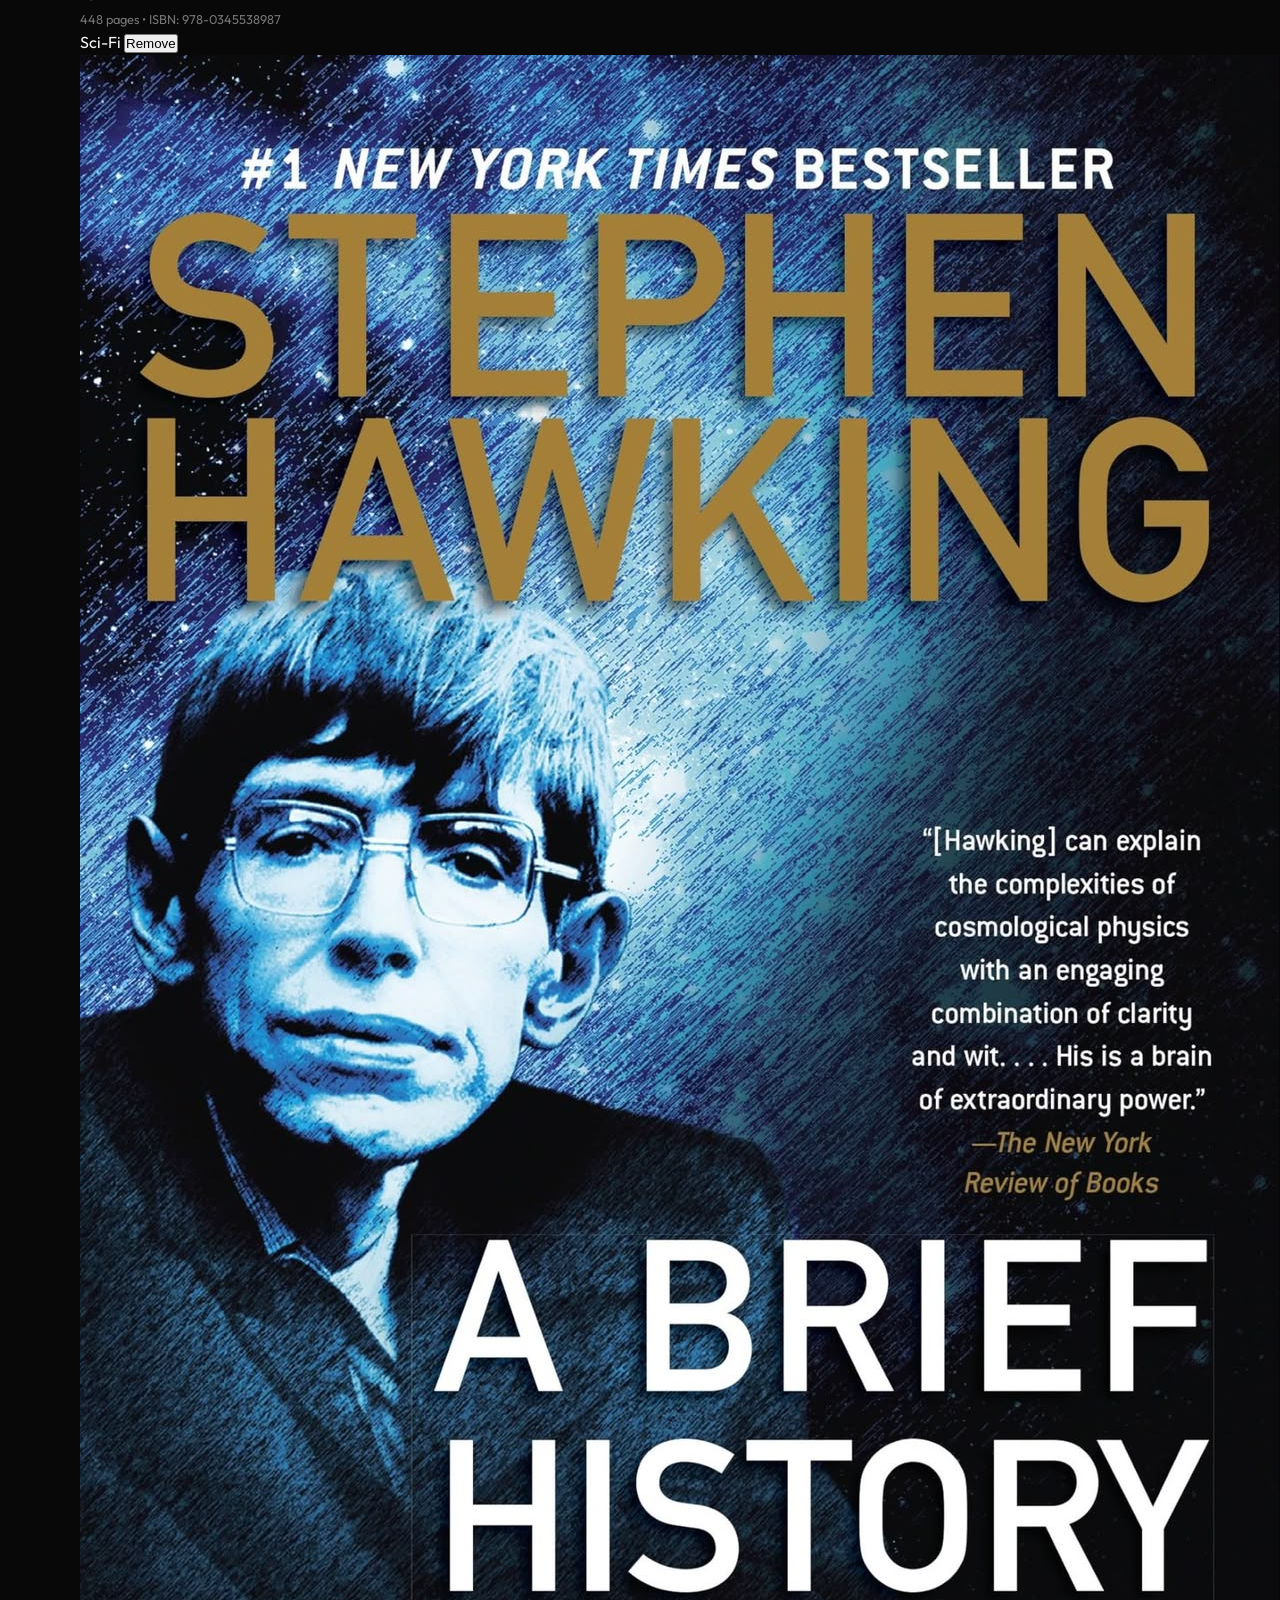
==== commit 9877d081: "FIxation1" ====
--- a/index.html
+++ b/index.html
@@ -25,8 +25,9 @@
                 <li><a href="#dashboard">Dashboard</a></li>
                 <li><a href="#catalog">Catalog</a></li>
                 <li><a href="#about">About</a></li>
+                <li><a href="#preferences" id="open-preferences-btn">Preferences</a></li>
             </ul>
-            <button id="open-modal-btn" class="btn-new-book">+ Add Book [N]</button>
+            <button id="open-modal-btn" class="btn-new-book">+ Add Book </button>
         </nav>
     </header>
 
@@ -47,8 +48,8 @@
             </div>
 
             <div class="hero-content">
-                <h1>Nurturing Knowledge. Empowering Mastery.</h1>
-                <p>Curated technical volumes, architectural notes, and foundational computer science texts.</p>
+                <h1>FROM  BOOKS  WRITTEN  TO  MOVIES  SHOWN.</h1>
+                <p>World's  top  books  that  was used  to  make  an  absolute  mastrpiece  movies.</p>
                 <div style="display: flex; gap: 1rem; align-items: center; flex-wrap: wrap;">
                     <a href="#catalog" class="btn-new-book" style="display: inline-block; text-decoration: none;">Explore Catalog</a>
                     <button id="btn-export-json" class="filter-btn">Export JSON</button>
--- a/styles/nav.css
+++ b/styles/nav.css
@@ -2,7 +2,7 @@
     position: fixed;
     top: 0;
     left: 0;
-    width: 100;
+    width: 100%;
     z-index: 100;
     background: rgba(8, 8, 8, 0.05);
     backdrop-filter: blur(12px);
--- a/styles/hero.css
+++ b/styles/hero.css
@@ -0,0 +1,130 @@
+.hero {
+    min-height: 85vh;
+    padding: 8rem 2.5rem 4rem;
+    max-width: 1400px;
+    margin: 0 auto;
+    display: grid;
+    grid-template-columns: 1fr 1fr;
+    gap: 4rem;
+    align-items: center;
+}
+
+@media (max-width: 900px) {
+    .hero { grid-template-columns: 1fr; padding-top: 6rem; gap: 2.5rem; }
+}
+
+.spotlight-card {
+    background: linear-gradient(145deg, rgba(255, 255, 255, 0.04), rgba(255, 255, 255, 0.01));
+    border: 1px solid var(--gold-border);
+    border-radius: 16px;
+    padding: 2.5rem;
+    display: flex;
+    gap: 2rem;
+    position: relative;
+    box-shadow: 0 20px 50px rgba(0, 0, 0, 0.5);
+}
+
+.spotlight-cover {
+    width: 160px;
+    height: 230px;
+    border-radius: 8px;
+    object-fit: cover;
+    box-shadow: 0 10px 30px rgba(0, 0, 0, 0.6);
+    flex-shrink: 0;
+}
+
+.spotlight-info {
+    display: flex;
+    flex-direction: column;
+    justify-content: center;
+    gap: 0.75rem;
+}
+
+.spotlight-tag {
+    font-size: 0.75rem;
+    font-weight: 600;
+    letter-spacing: 0.15em;
+    color: var(--gold);
+    text-transform: uppercase;
+}
+
+.spotlight-title {
+    font-family: var(--font-serif);
+    font-size: 2rem;
+    line-height: 1.2;
+    color: var(--text-white);
+}
+
+.spotlight-author {
+    color: var(--text-muted);
+    font-size: 0.95rem;
+}
+
+.hero-content h1 {
+    font-family: var(--font-serif);
+    font-size: clamp(2.5rem, 5vw, 4rem);
+    line-height: 1.1;
+    margin-bottom: 1.5rem;
+    color: var(--text-white);
+}
+
+.hero-content p {
+    color: var(--text-muted);
+    font-size: 1.1rem;
+    margin-bottom: 2rem;
+    max-width: 500px;
+}
+
+.search-box {
+    display: flex;
+    gap: 0.5rem;
+    background: rgba(255, 255, 255, 0.04);
+    border: 1px solid var(--card-border);
+    border-radius: 10px;
+    padding: 0.5rem 1rem;
+    transition: var(--transition);
+}
+
+.search-box:focus-within {
+    border-color: var(--gold);
+}
+
+.search-box input {
+    background: transparent;
+    border: none;
+    color: var(--text-white);
+    font-size: 1rem;
+    width: 100%;
+    outline: none;
+}
+
+.hero-actions {
+    display: flex;
+    gap: 1rem;
+    align-items: center;
+    flex-wrap: wrap;
+}
+
+.btn-secondary {
+    background: transparent;
+    border: 1px solid var(--card-border);
+    color: var(--text-muted);
+    font-weight: 500;
+    font-size: 0.95rem;
+    font-family: inherit;
+    border-radius: 8px;
+    padding: 0.64rem 1.4rem;
+    cursor: pointer;
+    transition: all 0.3s ease;
+    display: inline-flex;
+    align-items: center;
+    text-decoration: none;
+    line-height: normal;
+}
+
+.btn-secondary:hover {
+    border-color: var(--gold);
+    color: var(--gold);
+    transform: translateY(-2px);
+    box-shadow: 0.4px 15px rgba(212, 168, 75, 0.15);
+}
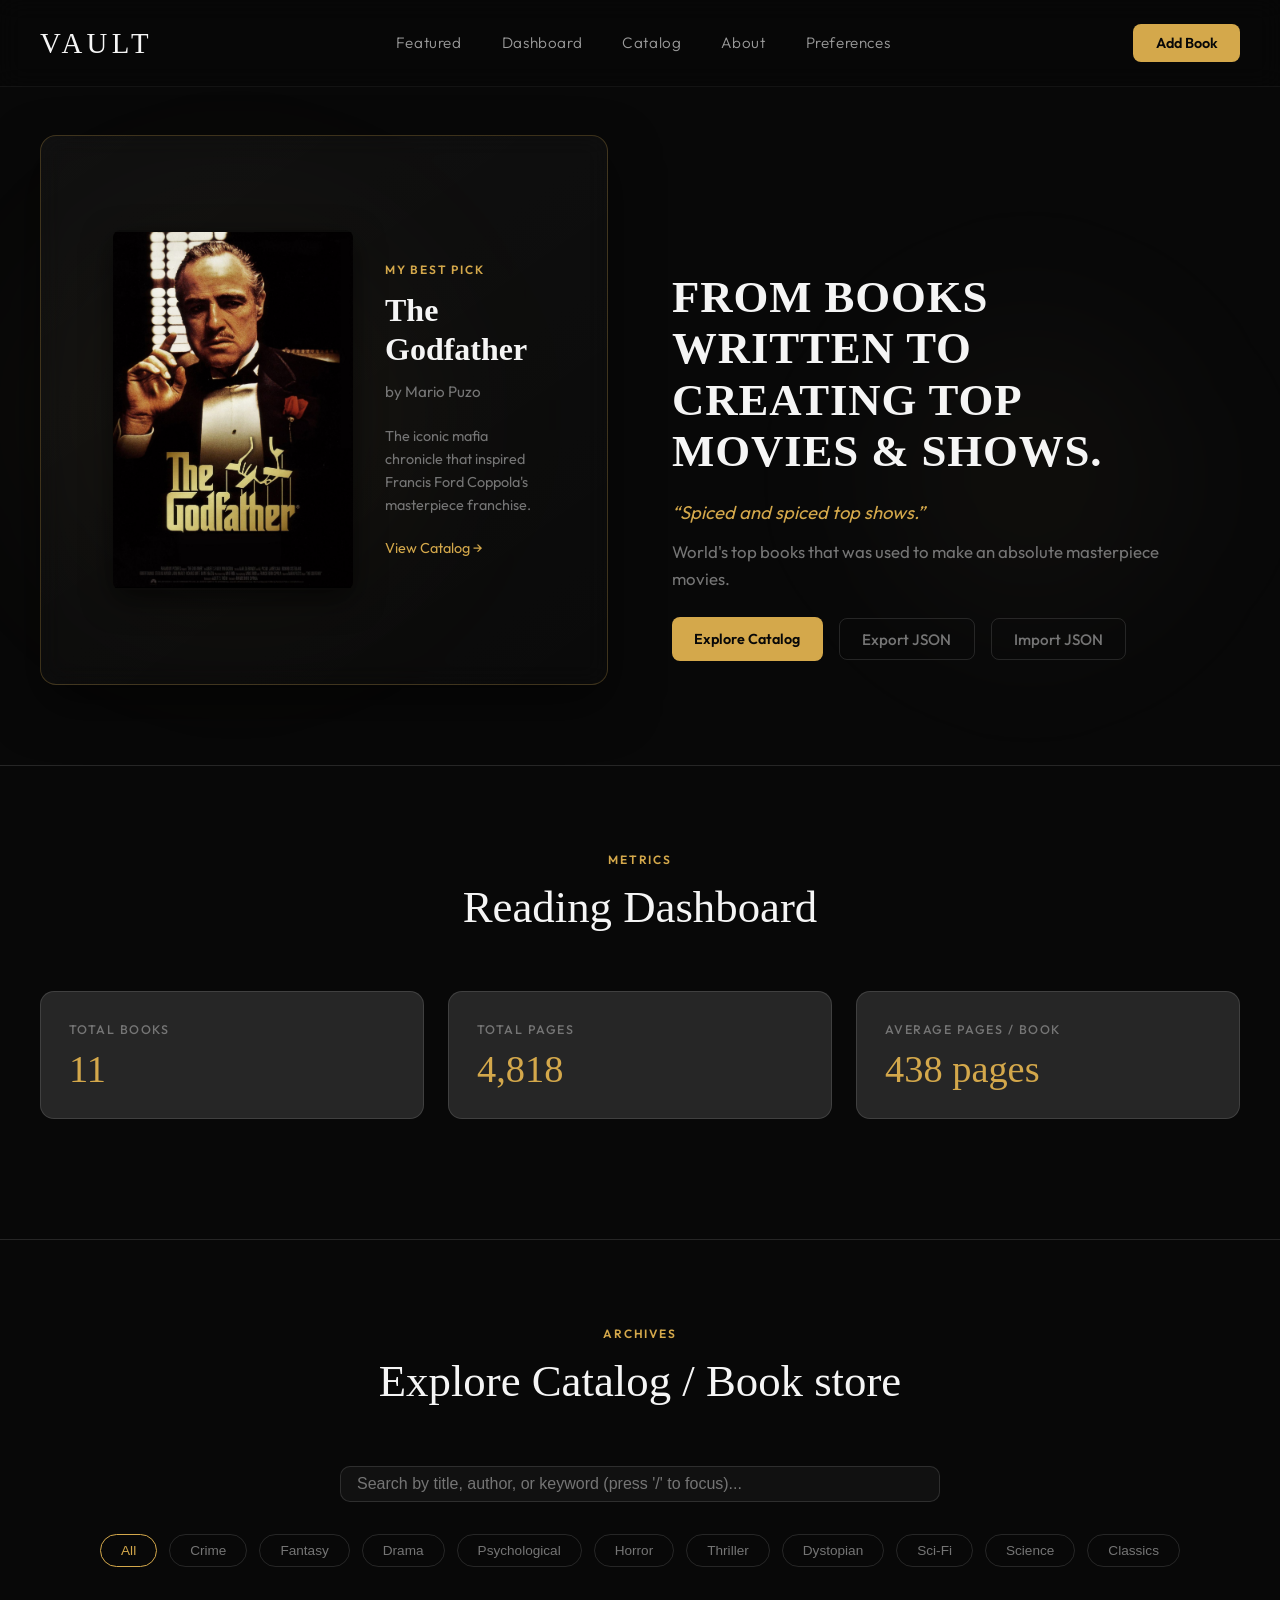
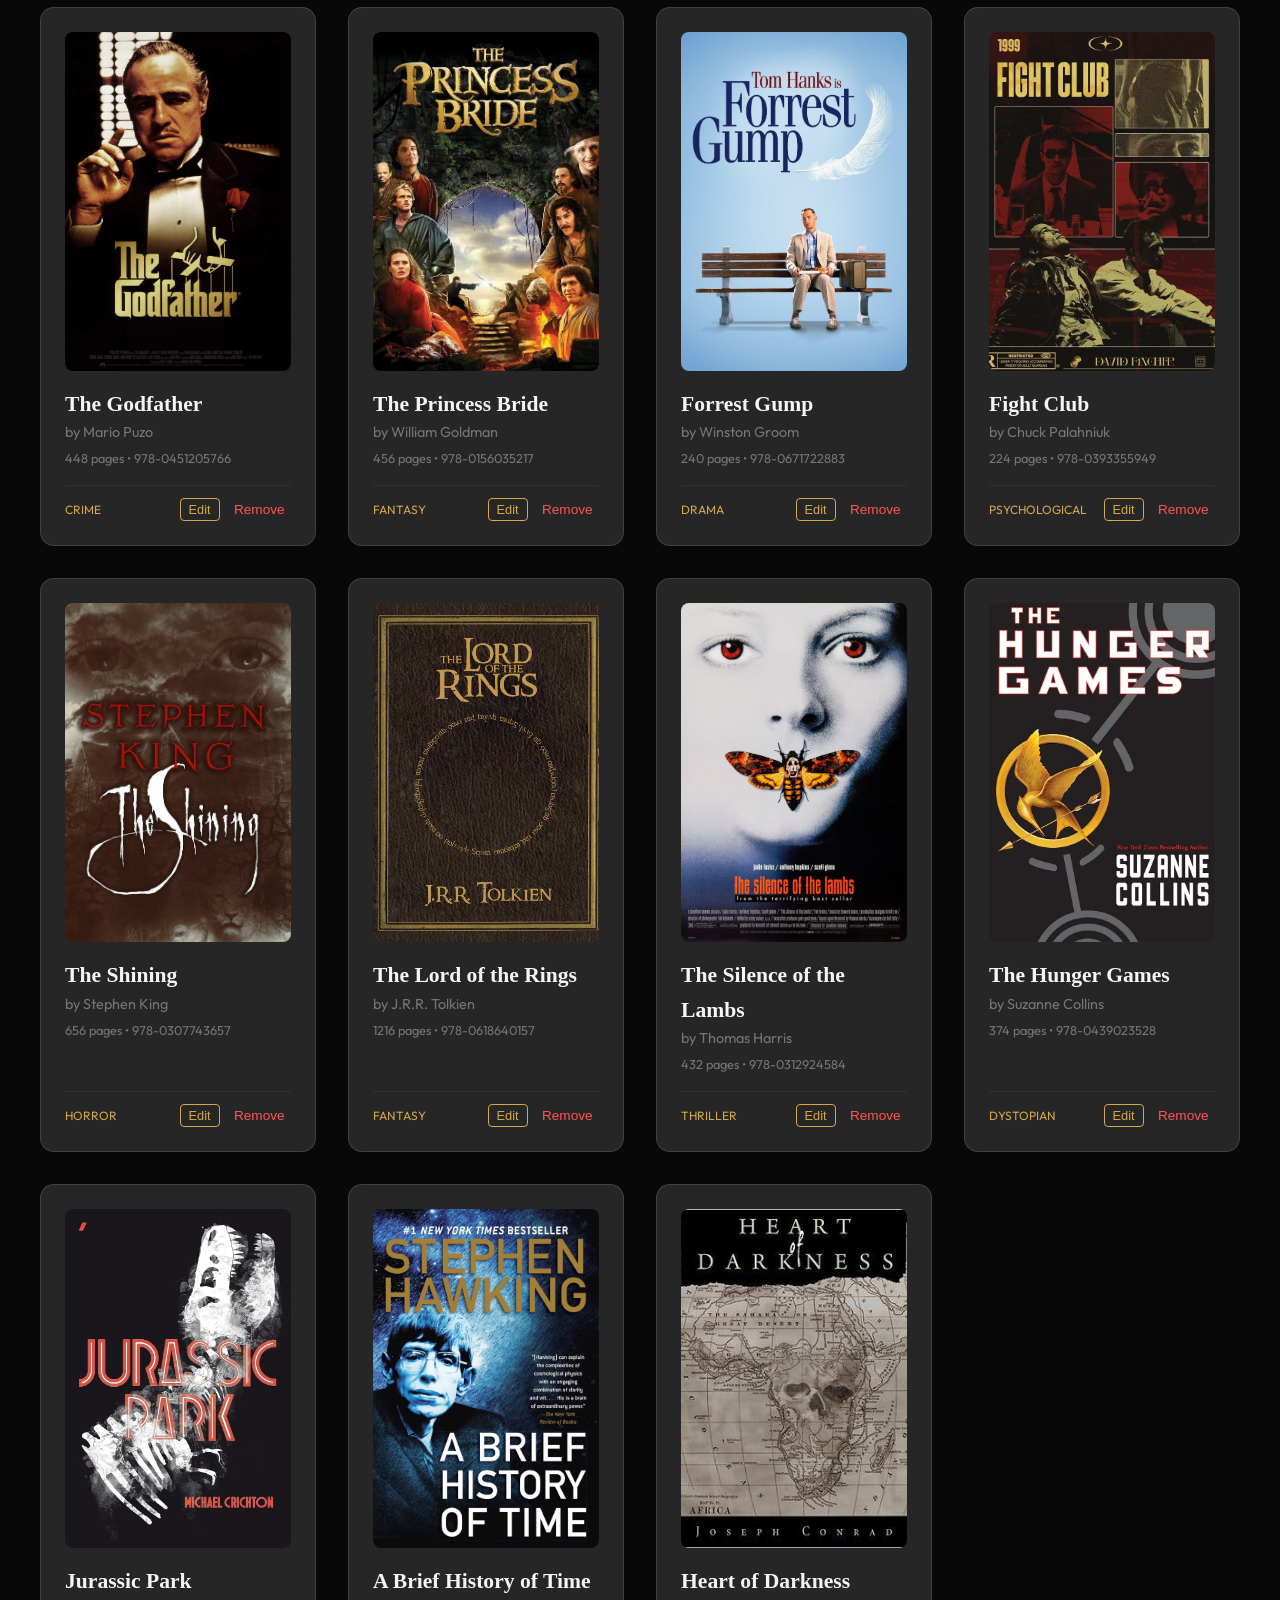
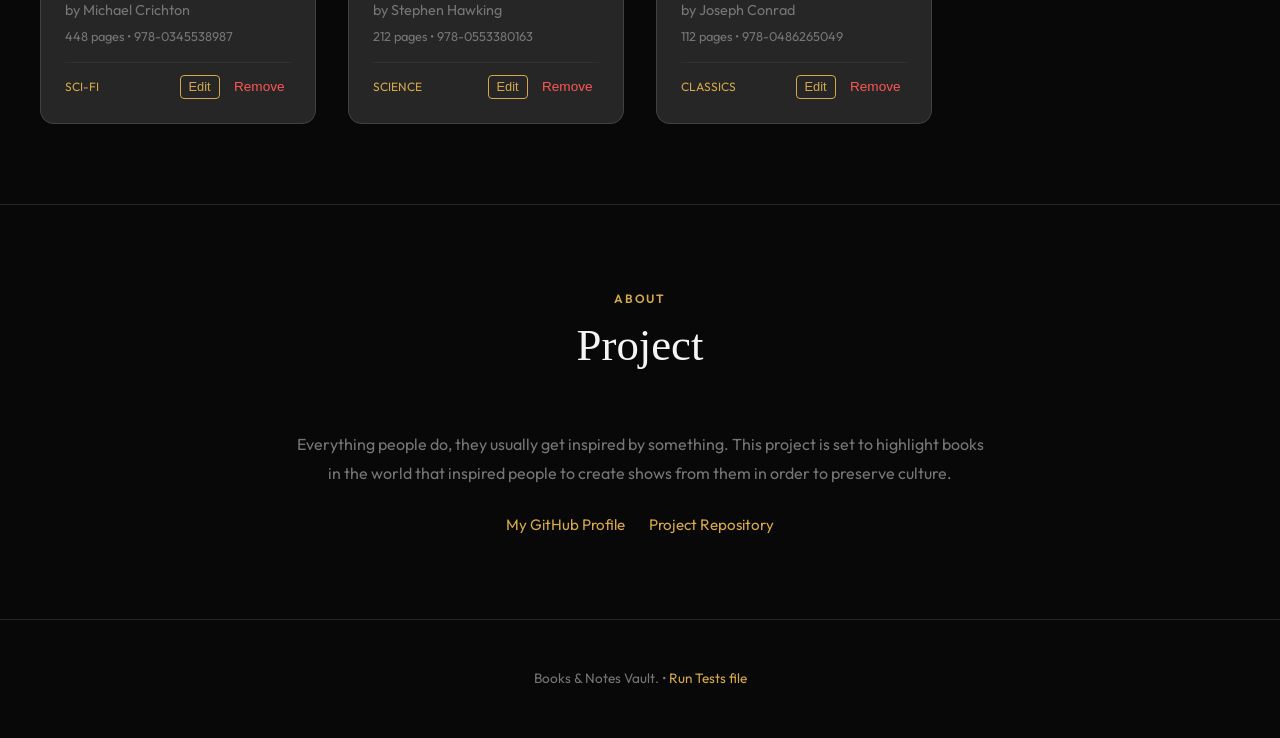
==== commit ad73706c: "Update hero text, modal form and preferences dialog" ====
--- a/index.html
+++ b/index.html
@@ -27,33 +27,32 @@
                 <li><a href="#about">About</a></li>
                 <li><a href="#preferences" id="open-preferences-btn">Preferences</a></li>
             </ul>
-            <button id="open-modal-btn" class="btn-new-book">+ Add Book </button>
+            <button id="open-modal-btn" class="btn-new-book">Add Book</button>
         </nav>
     </header>
 
     <main>
-        <!-- 2. HERO SPOTLIGHT -->
+        <!-- 2. HERO page -->
         <section id="hero" class="hero">
             <div class="spotlight-card">
-                <img src="assets/book-cover.jpg" alt="Computer Systems" class="spotlight-cover">
+                <img id="spotlight-cover" src="assets/book-cover.jpg" alt="Featured Book" class="spotlight-cover">
                 <div class="spotlight-info">
-                    <span class="spotlight-tag">Pick of the Month</span>
-                    <h2 class="spotlight-title">Computer Systems</h2>
-                    <p class="spotlight-author">by Randal Bryant & David O'Hallaron</p>
-                    <p style="color: var(--text-muted); font-size: 0.9rem; margin-top: 0.5rem;">
-                        Foundations of architecture, memory hierarchy & hardware-software interface.
-                    </p>
+                    <span class="spotlight-tag"> My Best Pick </span>
+                    <h2 id="spotlight-title" class="spotlight-title"></h2>
+                    <p id="spotlight-author" class="spotlight-author"></p>
+                    <p id="spotlight-notes" style="color: var(--text-subtle); font-size: 0.9rem; margin-top: 0.5rem;"></p>
                     <a href="#catalog" style="color: var(--gold); text-decoration: none; margin-top: 0.5rem; font-size: 0.9rem;">View Catalog &rarr;</a>
                 </div>
             </div>
 
             <div class="hero-content">
-                <h1>FROM  BOOKS  WRITTEN  TO  MOVIES  SHOWN.</h1>
-                <p>World's  top  books  that  was used  to  make  an  absolute  mastrpiece  movies.</p>
-                <div style="display: flex; gap: 1rem; align-items: center; flex-wrap: wrap;">
+                <h1>FROM  BOOKS  WRITTEN  TO CREATING TOP MOVIES & SHOWS.</h1>
+                <p id="reader-motto-display" style="font-style: italic; color: var(--gold); font-size: 1.15rem; margin-bottom: 0.75rem;">&ldquo;Spiced  and   spiced  top  shows.&rdquo;</p>
+                <p>World's  top  books  that  was used  to  make  an  absolute  masterpiece  movies.</p>
+                <div class="hero-actions">
                     <a href="#catalog" class="btn-new-book" style="display: inline-block; text-decoration: none;">Explore Catalog</a>
-                    <button id="btn-export-json" class="filter-btn">Export JSON</button>
-                    <label class="filter-btn" style="cursor: pointer; display: inline-block;">
+                    <button id="btn-export-json" class="btn-secondary">Export JSON</button>
+                    <label class="btn-secondary" style="cursor: pointer; display: inline-flex; align-items: center;">
                         Import JSON
                         <input type="file" id="btn-import-json" accept=".json" style="display: none;">
                     </label>
@@ -84,11 +83,11 @@
             </div>
         </section>
 
-        <!-- 4. CATALOG ARCHIVES -->
+        <!-- 4. CATALOG  -->
         <section id="catalog" class="vault-section">
             <div class="section-header">
                 <span class="section-tagline">Archives</span>
-                <h2 class="section-title">Explore Catalog</h2>
+                <h2 class="section-title">Explore Catalog / Book store</h2>
             </div>
 
             <!-- SEARCH BAR -->
@@ -99,7 +98,7 @@
                 <p id="search-feedback" style="font-size: 0.8rem; color: var(--text-subtle); margin-top: 0.5rem; text-align: center;"></p>
             </div>
 
-            <!-- DYNAMIC CATEGORY FILTERS -->
+            <!--  FILTERS -->
             <div id="filter-bar" class="filter-bar"></div>
 
             <!-- BOOK GRID -->
@@ -109,14 +108,14 @@
         <!-- 5. ABOUT SECTION -->
         <section id="about" class="vault-section">
             <div class="section-header">
-                <span class="section-tagline">Author & Project</span>
-                <h2 class="section-title">About the Vault</h2>
-            </div>
-            <div style="max-width: 700px; margin: 0 auto; text-align: center; color: var(--text-muted); line-height: 1.8;">
-                <p>The Books & Notes Vault is a digital personal library engineered to catalog, search, and manage reading collections locally with zero external dependencies.</p>
+                <span class="section-tagline">ABOUT</span>
+                <h2 class="section-title">Project</h2>
+            </div>
+            <div style="max-width: 700px; margin: 0 auto; text-align: center; color: var(--text-subtle); line-height: 1.8;">
+                <p>Everything people do, they usually get inspired by something. This project is set to highlight books in the world that inspired people to create shows from them in order to preserve culture.</p>
                 <div style="display: flex; justify-content: center; gap: 1.5rem; margin-top: 1.5rem;">
-                    <a href="https://github.com/kingsleykipkoech" target="_blank" rel="noopener" style="color: var(--gold); text-decoration: none; font-size: 0.95rem;">GitHub Profile &rarr;</a>
-                    <a href="https://github.com/kingsleykipkoech/books-and-notes-vault" target="_blank" rel="noopener" style="color: var(--gold); text-decoration: none; font-size: 0.95rem;">Repository &rarr;</a>
+                    <a href="https://github.com/kingsleykipkoech" target="_blank" rel="noopener" style="color: var(--gold); text-decoration: none; font-size: 0.95rem;">My GitHub Profile</a>
+                    <a href="https://github.com/kingsleykipkoech/books-and-notes-vault" target="_blank" rel="noopener" style="color: var(--gold); text-decoration: none; font-size: 0.95rem;">Project Repository</a>
                 </div>
             </div>
         </section>
@@ -124,36 +123,47 @@
 
     <!-- FOOTER -->
     <footer style="text-align: center; padding: 3rem 1rem; border-top: 1px solid var(--card-border); color: var(--text-subtle); font-size: 0.85rem;">
-        <p>&copy; 2026 Books & Notes Vault. Built with modern web standards.</p>
+        <p>Books &amp; Notes Vault. &bull; <a href="test.html" style="color: var(--gold); text-decoration: none;">Run Tests file</a></p>
     </footer>
 
-    <!-- ADD BOOK MODAL -->
+    <!-- ADD BOOK  -->
     <div id="book-modal" class="modal-overlay" role="dialog" aria-modal="true" aria-labelledby="modal-title">
         <div class="modal-content">
-            <h3 id="modal-title" style="font-family: var(--font-serif); font-size: 1.8rem; margin-bottom: 1.5rem; color: var(--gold);">Add Book</h3>
+            <h3 id="modal-title" style="font-family: var(--font-serif); font-size: 1.6rem; margin-bottom: 1rem; color: var(--gold);">Add Book</h3>
             <form id="add-book-form">
+                <input type="hidden" id="book-edit-id">
                 <div class="form-group">
                     <label for="book-title">Title *</label>
-                    <input type="text" id="book-title" required placeholder="e.g. Clean Architecture">
-                    <small id="err-title" style="color: #ff5555; font-size: 0.75rem; display: none;">Title cannot have leading/trailing whitespace</small>
+                    <input type="text" id="book-title" required placeholder="title..">
+                    <small id="err-title" style="color: #ff5555; font-size: 0.75rem; display: none;">Title cannot have whitespace at the beginning</small>
                 </div>
                 <div class="form-group">
                     <label for="book-author">Author *</label>
-                    <input type="text" id="book-author" required placeholder="e.g. Robert C. Martin">
-                    <small id="err-author" style="color: #ff5555; font-size: 0.75rem; display: none;">Author must only contain letters, spaces, or hyphens</small>
+                    <input type="text" id="book-author" required placeholder="name..">
+                    <small id="err-author" style="color: #ff5555; font-size: 0.75rem; display: none;">Author names must only contain letters, spaces, or hyphens</small>
                 </div>
                 <div class="form-group">
                     <label for="book-tag">Category</label>
-                    <input type="text" id="book-tag" required placeholder="e.g. Systems, Fantasy, AI, Math">
-                </div>
-                <div class="form-group">
-                    <label for="book-pages">Pages</label>
-                    <input type="number" id="book-pages" min="1" placeholder="e.g. 450">
-                </div>
-                <div class="form-group">
-                    <label for="book-isbn">ISBN (optional)</label>
-                    <input type="text" id="book-isbn" placeholder="e.g. 978-0134494166">
-                    <small id="err-isbn" style="color: #ff5555; font-size: 0.75rem; display: none;">Invalid ISBN format</small>
+                    <input type="text" id="book-tag" required placeholder="category">
+                </div>
+                <div style="display: grid; grid-template-columns: 1fr 1fr; gap: 0.75rem;">
+                    <div class="form-group">
+                        <label for="book-pages">Pages</label>
+                        <input type="number" id="book-pages" min="1" placeholder="000">
+                    </div>
+                    <div class="form-group">
+                        <label for="book-isbn">ISBN (optional)</label>
+                        <input type="text" id="book-isbn">
+                        <small id="err-isbn" style="color: #ff5555; font-size: 0.75rem; display: none;">Invalid ISBN </small>
+                    </div>
+                </div>
+                <div class="form-group">
+                    <label for="book-notes">Synopsis / Notes</label>
+                    <textarea id="book-notes" rows="2" placeholder="Enter book synopsis, overview, or favorite quote..."></textarea>
+                </div>
+                <div class="form-group" style="flex-direction: row; align-items: center; gap: 0.6rem; margin: 0.25rem 0 0.75rem;">
+                    <input type="checkbox" id="book-spotlight" style="width: auto; cursor: pointer;">
+                    <label for="book-spotlight" style="cursor: pointer; margin: 0; color: var(--white-text);">Feature as your best Pick </label>
                 </div>
                 <div class="form-group">
                     <label>Cover Image (Upload from device)</label>
@@ -164,13 +174,40 @@
                 </div>
                 <div class="modal-actions">
                     <button type="button" id="close-modal-btn" class="filter-btn">Cancel [Esc]</button>
-                    <button type="submit" class="btn-new-book">Save to Vault</button>
+                    <button type="submit" class="btn-new-book">Save</button>
                 </div>
             </form>
         </div>
     </div>
 
-    <!-- MODULAR ES SCRIPT -->
+    <!-- PREFERENCES MODAL -->
+    <div id="preferences-modal" class="modal-overlay" role="dialog" aria-modal="true" aria-labelledby="pref-modal-title">
+        <div class="modal-content">
+            <h3 id="pref-modal-title" style="font-family: var(--font-serif); font-size: 1.8rem; margin-bottom: 1.5rem; color: var(--gold);">Preferences</h3>
+            
+            <div class="form-group">
+                <label for="pref-motto-input"> Quote</label>
+                <input type="text" id="pref-motto-input">
+                <small style="color: var(--text-subtle); font-size: 0.75rem; margin-top: 0.25rem;">Displayed in the hero homepage.</small>
+            </div>
+
+            <div style="margin-top: 1.5rem; padding-top: 1.5rem; border-top: 1px solid var(--card-border);">
+                <label style="font-size: 0.85rem; color: var(--text-subtle); display: block; margin-bottom: 0.75rem;">Data Handling</label>
+                <div style="display: flex; gap: 1rem; flex-wrap: wrap;">
+                    <button type="button" id="pref-export-btn" class="btn-secondary" style="font-size: 0.85rem; padding: 0.5rem 1rem;">Export JSON</button>
+                    <label class="btn-secondary" style="font-size: 0.85rem; padding: 0.5rem 1rem; cursor: pointer; margin: 0;">
+                        Import JSON
+                        <input type="file" id="pref-import-btn" accept=".json" style="display: none;">
+                    </label>
+                </div>
+            </div>
+
+            <div class="modal-actions" style="margin-top: 2rem;">
+                <button type="button" id="close-preferences-btn" class="filter-btn">Cancel</button>
+                <button type="button" id="save-preferences-btn" class="btn-new-book">Save Preferences</button>
+            </div>
+        </div>
+    </div>
     <script type="module" src="scripts/app.js"></script>
 </body>
 </html>
--- a/styles/main.css
+++ b/styles/main.css
@@ -2,22 +2,14 @@
     --dark-background: #080808;
     --white-text: #f5f5f5;
     --text: #9c9c9c;
+    --dim: #757575;
     --text-subtle: #757575;
     --gold: #D4A84B;
     --light-gold: #F0C05A;
     --card-bg: rgba(255, 255, 255, 0.12);
     --card-border: rgba(255, 255, 255, 0.12);
-    --font-serif: 'Cormorant Garmound', Georgia, serif;
+    --font-serif: 'Cormorant Garamond', Georgia, serif;
     --font-sans: 'Outfit', -apple-system, BlinkMacSystemFont, sans-serif;
-    --bg: var(--dark-background);
-    --text: var(--white-text);
-    --text: var(--text);
-    --dim: var(--text-subtle);
-    --card: var(--card-bg);
-    --border: var(--card-border);
-    --border-gold: var(--gold-border);
-    --title-font: var(--font-serif);
-    --body-font: var(--font-sans);
     --transistion: 0.3s ease;
 }
 
@@ -37,122 +29,7 @@
     font-family: var(--font-sans);
     line-height: 1.6;
     min-height: 100vh;
-}
-
-.skip-to-content {
-    position: absolute;
-    top: 100px;
-    left: 1rem;
-    background: var(--gold);
-    color: #080808;
-    padding: 0.5rem 1rem;
-    border-radius: 4px;
-    font-weight: 600;
-    font-size: 0.9rem;
-    z-index: 9999;
-    text-decoration: none;
-    transition: top 0.2s ease;:root {
-    --dark-background: #080808;
-    --white-text: #f5f5f5;
-    --text: #9c9c9c;
-    --text-subtle: #757575;
-    --gold: #D4A84B;
-    --light-gold: #F0C05A;
-    --card-bg: rgba(255, 255, 255, 0.12);
-    --card-border: rgba(255, 255, 255, 0.12);
-    --font-serif: 'Cormorant Garmound', Georgia, serif;
-    --font-sans: 'Outfit', -apple-system, BlinkMacSystemFont, sans-serif;
-    --bg: var(--dark-background);
-    --text: var(--white-text);
-    --text: var(--text);
-    --dim: var(--text-subtle);
-    --card: var(--card-bg);
-    --border: var(--card-border);
-    --border-gold: var(--gold-border);
-    --title-font: var(--font-serif);
-    --body-font: var(--font-sans);
-    --transistion: 0.3s ease;
-}
-
-html {
-    scroll-behavior: smooth;
-}
-
-* {
-    margin: 0;
-    padding: 0;
-    box-sizing: border-box;
-}
-
-body {
-    background-color: var(--dark-background);
-    color: var(--white-text);
-    font-family: var(--font-sans);
-    line-height: 1.6;
-    min-height: 100vh;
-}
-
-.skip-to-content {
-    position: absolute;
-    top: 100px;
-    left: 1rem;
-    background: var(--gold);
-    color: #080808;
-    padding: 0.5rem 1rem;
-    border-radius: 4px;
-    font-weight: 600;
-    font-size: 0.9rem;
-    z-index: 9999;
-    text-decoration: none;
-    transition: top 0.2s ease;
-}
-
-.skip-to-content:focus {
-    top: 1rem;
-}
-}
-
-.skip-to-content:focus {
-    top: 1rem;
-}:root {
-    --dark-background: #080808;
-    --white-text: #f5f5f5;
-    --text: #9c9c9c;
-    --text-subtle: #757575;
-    --gold: #D4A84B;
-    --light-gold: #F0C05A;
-    --card-bg: rgba(255, 255, 255, 0.12);
-    --card-border: rgba(255, 255, 255, 0.12);
-    --font-serif: 'Cormorant Garmound', Georgia, serif;
-    --font-sans: 'Outfit', -apple-system, BlinkMacSystemFont, sans-serif;
-    --bg: var(--dark-background);
-    --text: var(--white-text);
-    --text: var(--text);
-    --dim: var(--text-subtle);
-    --card: var(--card-bg);
-    --border: var(--card-border);
-    --border-gold: var(--gold-border);
-    --title-font: var(--font-serif);
-    --body-font: var(--font-sans);
-    --transistion: 0.3s ease;
-}
-
-html {
-    scroll-behavior: smooth;
-}
-
-* {
-    margin: 0;
-    padding: 0;
-    box-sizing: border-box;
-}
-
-body {
-    background-color: var(--dark-background);
-    color: var(--white-text);
-    font-family: var(--font-sans);
-    line-height: 1.6;
-    min-height: 100vh;
+    overflow-x: hidden;
 }
 
 .skip-to-content {
@@ -175,7 +52,7 @@
 }
 
 mark {
-    background: rgab(212, 168, 75, 0.35);
+    background: rgba(212, 168, 75, 0.35);
     color: var(--white-text);
     padding: 0.1em 0.25em;
     border-radius: 3px;
--- a/styles/nav.css
+++ b/styles/nav.css
@@ -6,11 +6,12 @@
     z-index: 100;
     background: rgba(8, 8, 8, 0.05);
     backdrop-filter: blur(12px);
-    border-bottom: 1px solid rgba(255, 255, 255, 0,05);
+    border-bottom: 1px solid rgba(255, 255, 255, 0.05);
 }
 
 .nav-container {
     max-width: 1400px;
+    width: 100%;
     margin: 0 auto;
     padding: 1.25rem 2.5rem;
     display: flex;
--- a/styles/hero.css
+++ b/styles/hero.css
@@ -1,34 +1,76 @@
 .hero {
     min-height: 85vh;
-    padding: 8rem 2.5rem 4rem;
+    padding: 8rem 2.5rem 5rem;
     max-width: 1400px;
     margin: 0 auto;
     display: grid;
     grid-template-columns: 1fr 1fr;
     gap: 4rem;
-    align-items: center;
+    align-items: flex-end;
+    position: relative;
+}
+
+.hero::before {
+    content: '';
+    position: absolute;
+    top: 15%;
+    left: -5%;
+    width: 600px;
+    height: 600px;
+    background: radial-gradient(circle, rgba(212, 168, 75, 0.08) 0%, rgba(212, 168, 75, 0.02) 45%, transparent 70%);
+    pointer-events: none;
+    z-index: 0;
+    filter: blur(60px);
+}
+
+.hero::after {
+    content: '';
+    position: absolute;
+    bottom: 5%;
+    right: 0%;
+    width: 500px;
+    height: 500px;
+    background: radial-gradient(circle, rgba(212, 168, 75, 0.05) 0%, rgba(255, 255, 255, 0.015) 40%, transparent 70%);
+    pointer-events: none;
+    z-index: 0;
+    filter: blur(60px);
 }
 
 @media (max-width: 900px) {
-    .hero { grid-template-columns: 1fr; padding-top: 6rem; gap: 2.5rem; }
+    .hero { grid-template-columns: 1fr; padding-top: 6rem; gap: 2.5rem; align-items: stretch; }
 }
 
 .spotlight-card {
     background: linear-gradient(145deg, rgba(255, 255, 255, 0.04), rgba(255, 255, 255, 0.01));
-    border: 1px solid var(--gold-border);
+    border: 1px solid rgba(212, 168, 75, 0.25);
     border-radius: 16px;
-    padding: 2.5rem;
+    padding: 3.5rem 4.5rem;
     display: flex;
     gap: 2rem;
     position: relative;
     box-shadow: 0 20px 50px rgba(0, 0, 0, 0.5);
+    backdrop-filter: blur(12px);
+    -webkit-backdrop-filter: blur(12px);
+    transition: transform var(--transistion), border-color var(--transistion), box-shadow var(--transistion);
+    width: 100%;
+    max-width: 880px;
+    min-height: 550px;
+    align-items: center;
+    z-index: 1;
+}
+
+.spotlight-card:hover {
+    border-color: var(--gold);
+    transform: translateY(-4px);
+    box-shadow: 0 20px 50px rgba(0, 0, 0, 0.6), 0 0 35px rgba(212, 168, 75, 0.25);
 }
 
 .spotlight-cover {
-    width: 160px;
-    height: 230px;
+    width: 240px;
+    height: 360px;
     border-radius: 8px;
-    object-fit: cover;
+    object-fit: contain;
+    background: rgba(0, 0, 0, 0.3);
     box-shadow: 0 10px 30px rgba(0, 0, 0, 0.6);
     flex-shrink: 0;
 }
@@ -52,28 +94,39 @@
     font-family: var(--font-serif);
     font-size: 2rem;
     line-height: 1.2;
-    color: var(--text-white);
+    color: var(--white-text);
 }
 
 .spotlight-author {
-    color: var(--text-muted);
+    color: var(--dim);
     font-size: 0.95rem;
+}
+
+.hero-content {
+    position: relative;
+    z-index: 1;
+    align-self: flex-end;
+    max-width: 520px;
+    padding-bottom: 1.5rem;
 }
 
 .hero-content h1 {
     font-family: var(--font-serif);
-    font-size: clamp(2.5rem, 5vw, 4rem);
-    line-height: 1.1;
-    margin-bottom: 1.5rem;
-    color: var(--text-white);
+    font-size: clamp(2.4rem, 3.5vw, 3rem);
+    line-height: 1.15;
+    margin-bottom: 1.25rem;
+    color: var(--white-text);
+    letter-spacing: 0.02em;
 }
 
 .hero-content p {
-    color: var(--text-muted);
-    font-size: 1.1rem;
-    margin-bottom: 2rem;
+    color: var(--dim);
+    font-size: 1.05rem;
+    line-height: 1.6;
+    margin-bottom: 1.5rem;
     max-width: 500px;
 }
+
 
 .search-box {
     display: flex;
@@ -82,7 +135,7 @@
     border: 1px solid var(--card-border);
     border-radius: 10px;
     padding: 0.5rem 1rem;
-    transition: var(--transition);
+    transition: var(--transistion);
 }
 
 .search-box:focus-within {
@@ -92,7 +145,7 @@
 .search-box input {
     background: transparent;
     border: none;
-    color: var(--text-white);
+    color: var(--white-text);
     font-size: 1rem;
     width: 100%;
     outline: none;
@@ -108,7 +161,7 @@
 .btn-secondary {
     background: transparent;
     border: 1px solid var(--card-border);
-    color: var(--text-muted);
+    color: var(--dim);
     font-weight: 500;
     font-size: 0.95rem;
     font-family: inherit;
@@ -126,5 +179,5 @@
     border-color: var(--gold);
     color: var(--gold);
     transform: translateY(-2px);
-    box-shadow: 0.4px 15px rgba(212, 168, 75, 0.15);
+    box-shadow: 0 4px 15px rgba(212, 168, 75, 0.15);
 }
--- a/styles/vault.css
+++ b/styles/vault.css
@@ -1,12 +1,13 @@
 .vault-section {
-    padding: 5rem;
-    border-top: 1px solid var(--border);
-    scroll-margin-top: 80px;
+    padding: 5rem 2.5rem;
+    max-width: 1400px;
+    margin: 0 auto;
+    border-top: 1px solid var(--card-border);
 }
 
 .section-header {
- text-align: center;
- margin-bottom: 3rem;   
+    text-align: center;
+    margin-bottom: 3rem;
 }
 
 .section-tagline {
@@ -19,40 +20,32 @@
 }
 
 .section-title {
-    font-family: var(--title-font);
+    font-family: var(--font-serif);
     font-size: clamp(2rem, 4vw, 2.8rem);
     font-weight: 400;
-    color: var(--text);
-    margin-left: 0.5rem;
-    
-}
-
-.section-decription {
-    color: var(--dim);
-    font-size: 0.95rem;
-    max-width: 0  auto;
-
+    color: var(--white-text);
 }
 
 .stats-grid {
     display: grid;
-    grid-template-columns: repeat(auto-fit, minmax(240px,1fr));
+    grid-template-columns: repeat(auto-fit, minmax(240px, 1fr));
     gap: 1.5rem;
     margin-bottom: 2.5rem;
 }
+
 .stats-card {
-    background: var(--card);
-    border:1px solid var(--border);
+    background: var(--card-bg);
+    border: 1px solid var(--card-border);
     border-radius: 14px;
     padding: 1.75rem;
     display: flex;
     flex-direction: column;
     gap: 0.5rem;
-    transition: transform var(--tranistion), border-color var(--transition);
+    transition: transform var(--transistion), border-color var(--transistion);
 }
 
 .stats-card:hover {
-    border-color: var(--border-gold);
+    border-color: var(--gold);
     transform: translateY(-2px);
 }
 
@@ -61,41 +54,199 @@
     font-weight: 500;
     letter-spacing: 0.12em;
     text-transform: uppercase;
-    color: var(--dim);
+    color: var(--text-subtle);
 }
 
 .stats-value {
-    font-family: var(--title-font);
+    font-family: var(--font-serif);
     font-size: 2.4rem;
     font-weight: 500;
     color: var(--gold);
     line-height: 1.1;
 }
 
-.cap-header {
+.filter-bar {
+    display: flex;
+    justify-content: center;
+    gap: 0.75rem;
+    flex-wrap: wrap;
+    margin-bottom: 2.5rem;
+}
+
+.filter-btn {
+    background: transparent;
+    border: 1px solid var(--card-border);
+    color: var(--text-subtle);
+    padding: 0.5rem 1.25rem;
+    border-radius: 999px;
+    cursor: pointer;
+    font-size: 0.85rem;
+    transition: var(--transistion);
+}
+
+.filter-btn.active, .filter-btn:hover {
+    border-color: var(--gold);
+    color: var(--gold);
+}
+
+.book-grid {
+    display: grid;
+    grid-template-columns: repeat(auto-fill, minmax(260px, 1fr));
+    gap: 2rem;
+}
+
+.book-card {
+    background: var(--card-bg);
+    border: 1px solid var(--card-border);
+    border-radius: 14px;
+    padding: 1.5rem;
+    display: flex;
+    flex-direction: column;
+    gap: 1rem;
+    transition: transform var(--transistion), border-color var(--transistion);
+}
+
+.book-card:hover {
+    border-color: var(--gold);
+    transform: translateY(-4px);
+}
+
+.book-card-cover {
+    width: 100%;
+    aspect-ratio: 2 / 3;
+    object-fit: cover;
+    border-radius: 8px;
+    background: #111;
+}
+
+.book-card-title {
+    font-family: var(--font-serif);
+    font-size: 1.35rem;
+    color: var(--white-text);
+}
+
+.book-card-author {
+    color: var(--text-subtle);
+    font-size: 0.9rem;
+}
+
+.book-card-footer {
     display: flex;
     justify-content: space-between;
     align-items: center;
-    margin-bottom: 0.75rem;
-}
-
-.cap-bar-wrapper {
-    background: #1a1a1a;
-    height: 8px;
-    border-radius: 999px;
-    overflow: hidden;
-    margin-bottom: 0.75rem;
-}
-
-#cap-progress-fill {
-    height: 100%;
-    background: linear-gradient(90deg,  var(--gold), var(--ligh-gold) );
-    width: 0%;
-    border-radius: 999px;
-    transition: width 0.5s ease;
-}
-
-#cap-status-text {
+    margin-top: auto;
+    padding-top: 0.75rem;
+    border-top: 1px solid rgba(255, 255, 255, 0.05);
+}
+
+.book-tag {
+    font-size: 0.75rem;
+    color: var(--gold);
+    text-transform: uppercase;
+}
+
+.btn-delete {
+    background: transparent;
+    border: none;
+    color: #ff5555;
+    cursor: pointer;
+    font-size: 0.85rem;
+    padding: 0.2rem 0.4rem;
+    border-radius: 4px;
+    transition: var(--transistion);
+}
+
+.btn-delete:hover {
+    background: rgba(255, 85, 85, 0.1);
+}
+
+.btn-edit {
+    background: transparent;
+    border: 1px solid var(--gold);
+    color: var(--gold);
+    cursor: pointer;
+    font-size: 0.8rem;
+    padding: 0.2rem 0.5rem;
+    border-radius: 4px;
+    transition: var(--transistion);
+}
+
+.btn-edit:hover {
+    background: rgba(212, 168, 75, 0.15);
+}
+
+.modal-overlay {
+    position: fixed;
+    inset: 0;
+    background: rgba(0, 0, 0, 0.8);
+    backdrop-filter: blur(8px);
+    display: none;
+    place-items: center;
+    z-index: 1000;
+    padding: 1.5rem;
+}
+
+.modal-overlay.active {
+    display: grid;
+}
+
+.modal-content {
+    background: #111;
+    border: 1px solid var(--gold);
+    border-radius: 16px;
+    padding: 1.75rem 2rem;
+    width: 100%;
+    max-width: 480px;
+    max-height: calc(100vh - 3rem);
+    overflow-y: auto;
+}
+
+.form-group {
+    margin-bottom: 0.85rem;
+    display: flex;
+    flex-direction: column;
+    gap: 0.3rem;
+}
+
+.form-group label {
+    font-size: 0.8rem;
+    color: var(--text-subtle);
+}
+
+.form-group input, .form-group select, .form-group textarea {
+    background: rgba(255, 255, 255, 0.05);
+    border: 1px solid var(--card-border);
+    border-radius: 8px;
+    padding: 0.55rem 0.85rem;
+    color: var(--white-text);
+    outline: none;
+    font-family: inherit;
     font-size: 0.9rem;
-    color: var(--gray);
-}
+}
+
+.form-group input:focus, .form-group textarea:focus {
+    border-color: var(--gold);
+}
+
+.form-group textarea {
+    resize: vertical;
+    min-height: 54px;
+    line-height: 1.4;
+}
+
+.upload-box {
+    border: 2px dashed var(--card-border);
+    border-radius: 8px;
+    padding: 0.85rem 1rem;
+    text-align: center;
+    cursor: pointer;
+    color: var(--text-subtle);
+    font-size: 0.85rem;
+}
+
+.modal-actions {
+    display: flex;
+    justify-content: flex-end;
+    gap: 0.75rem;
+    margin-top: 1.25rem;
+}
